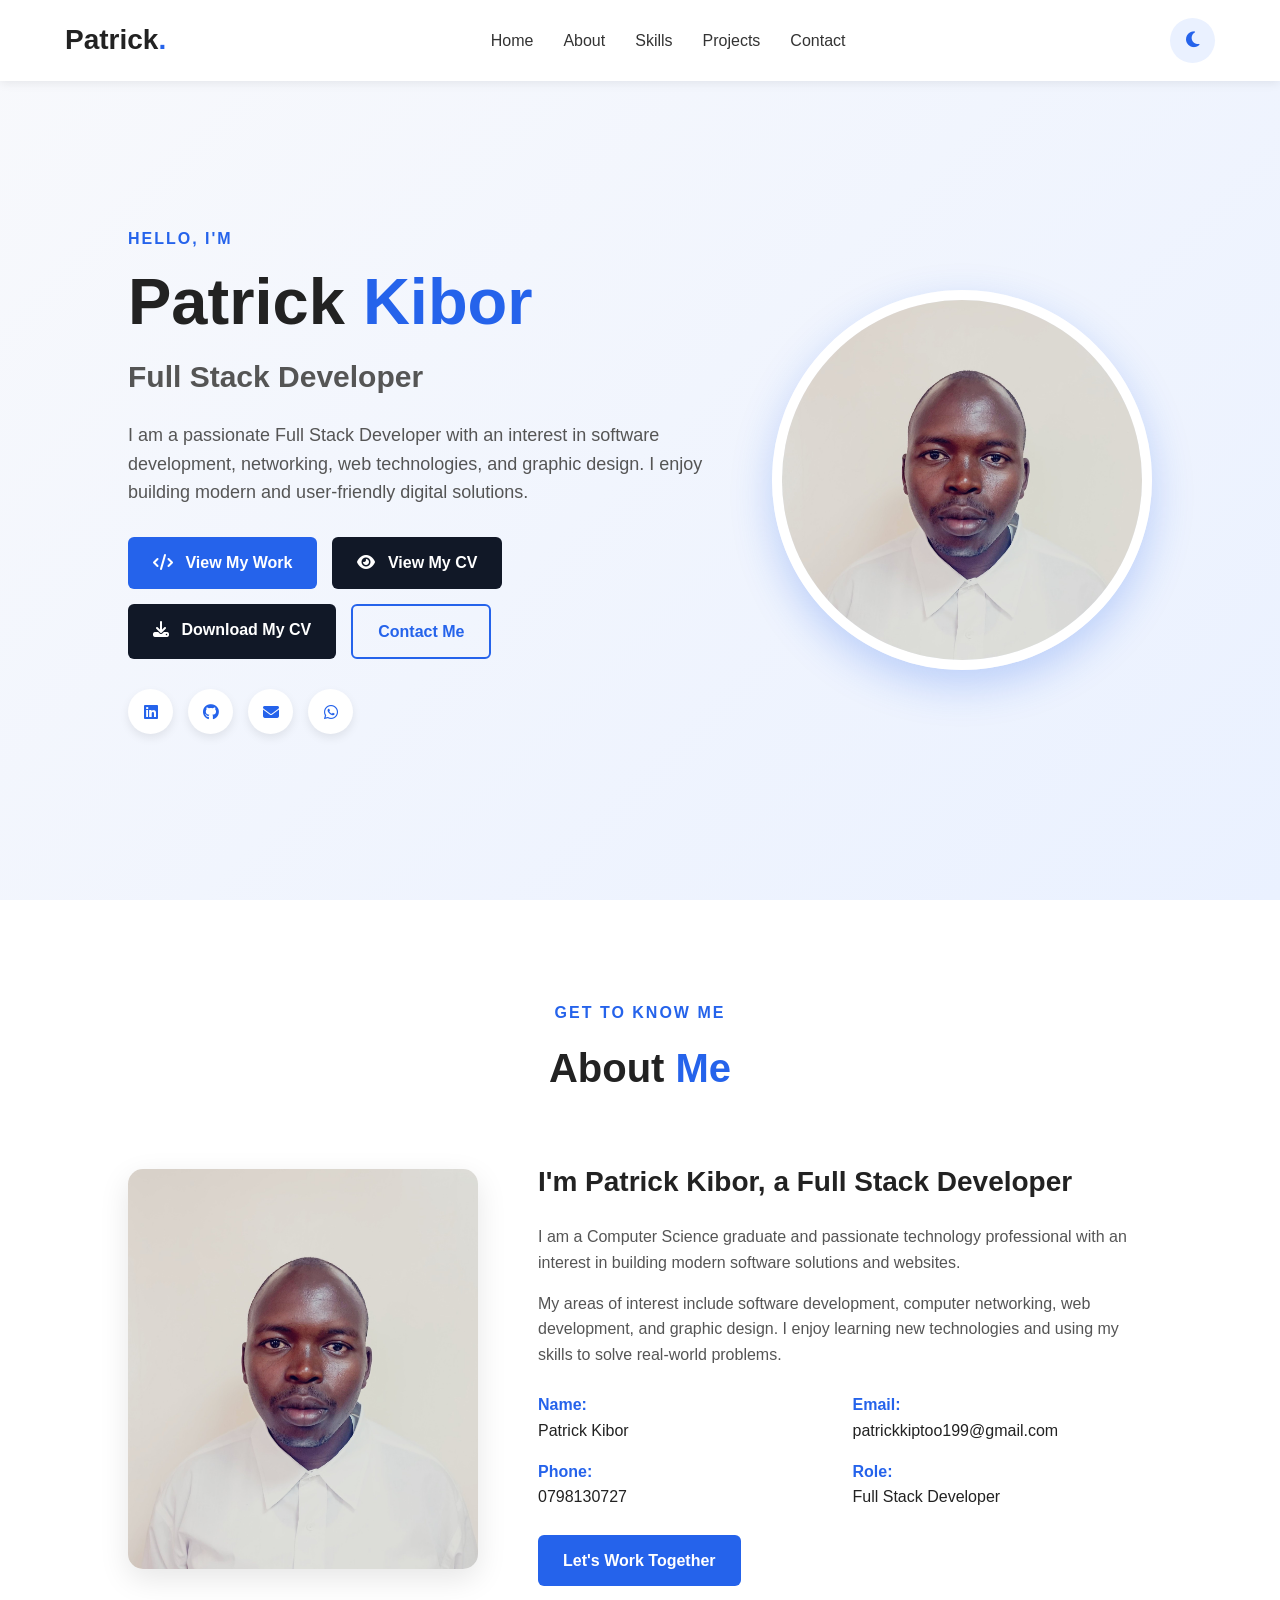
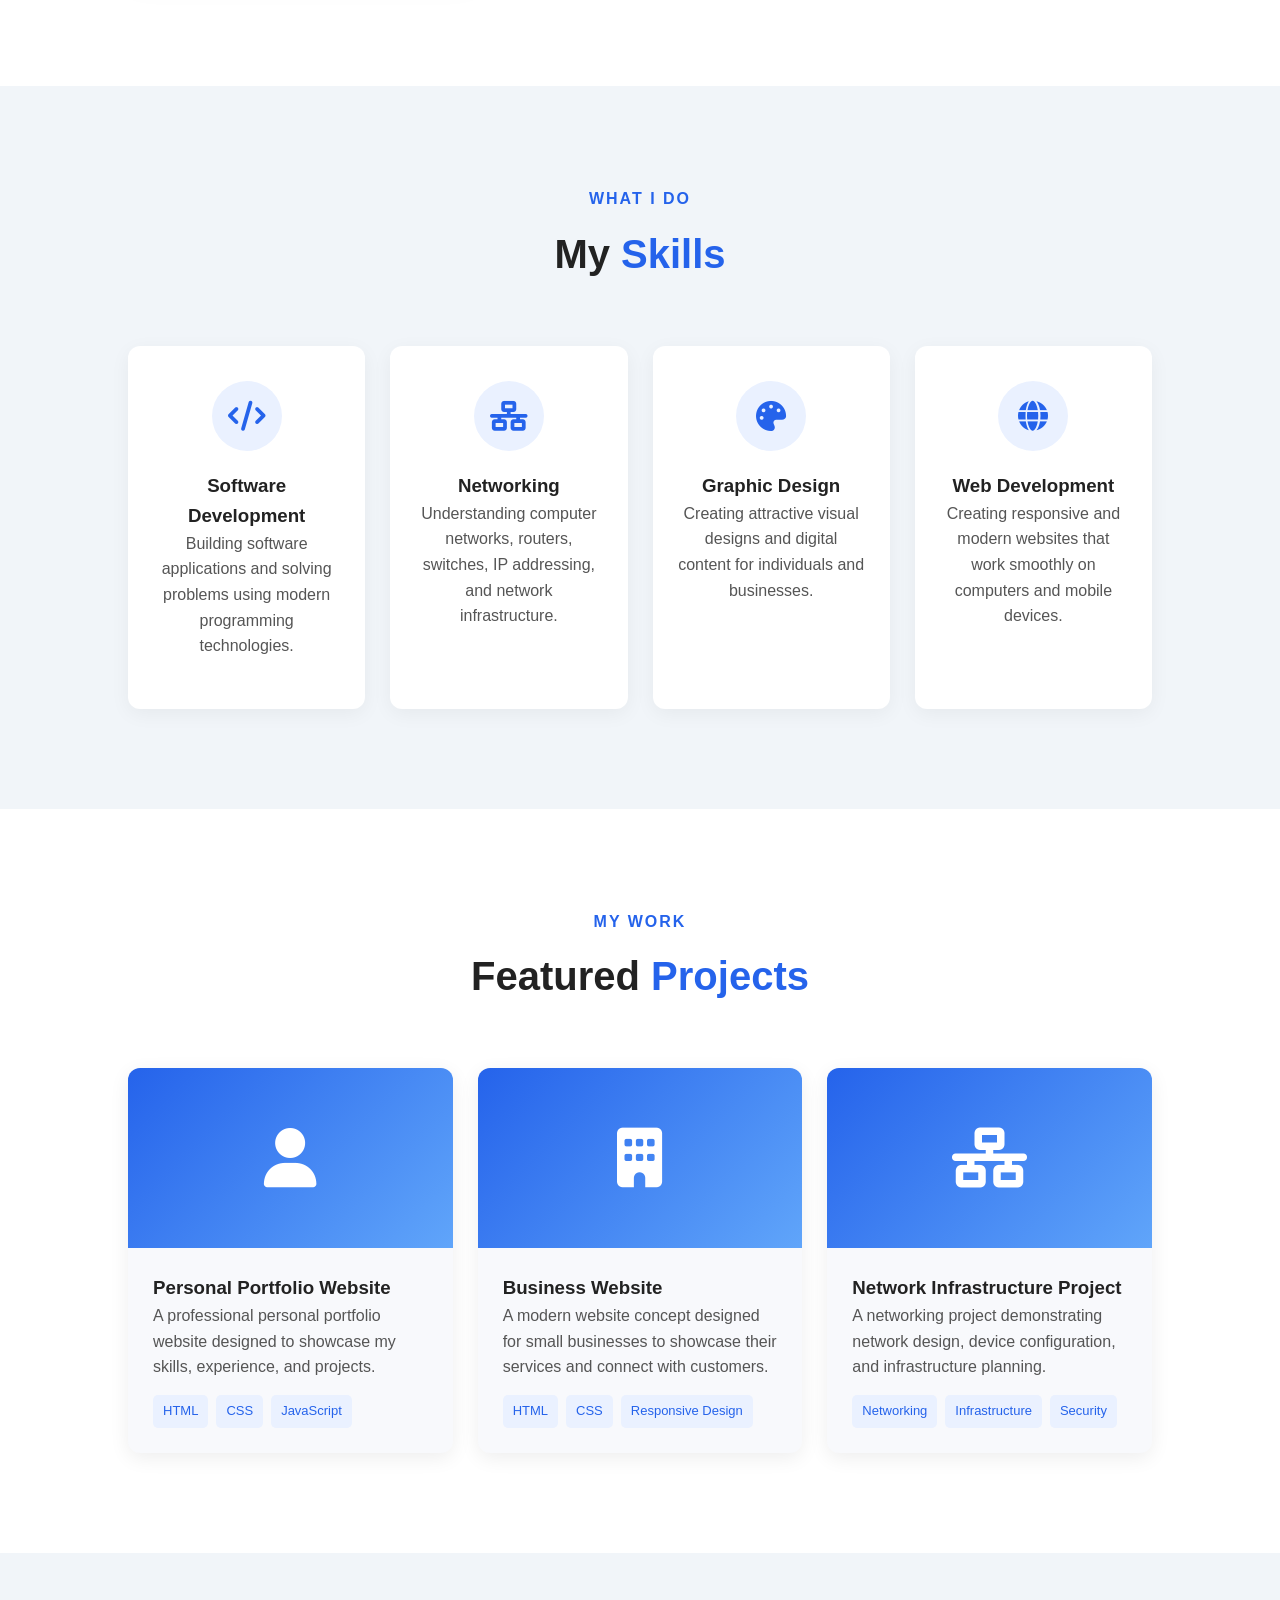
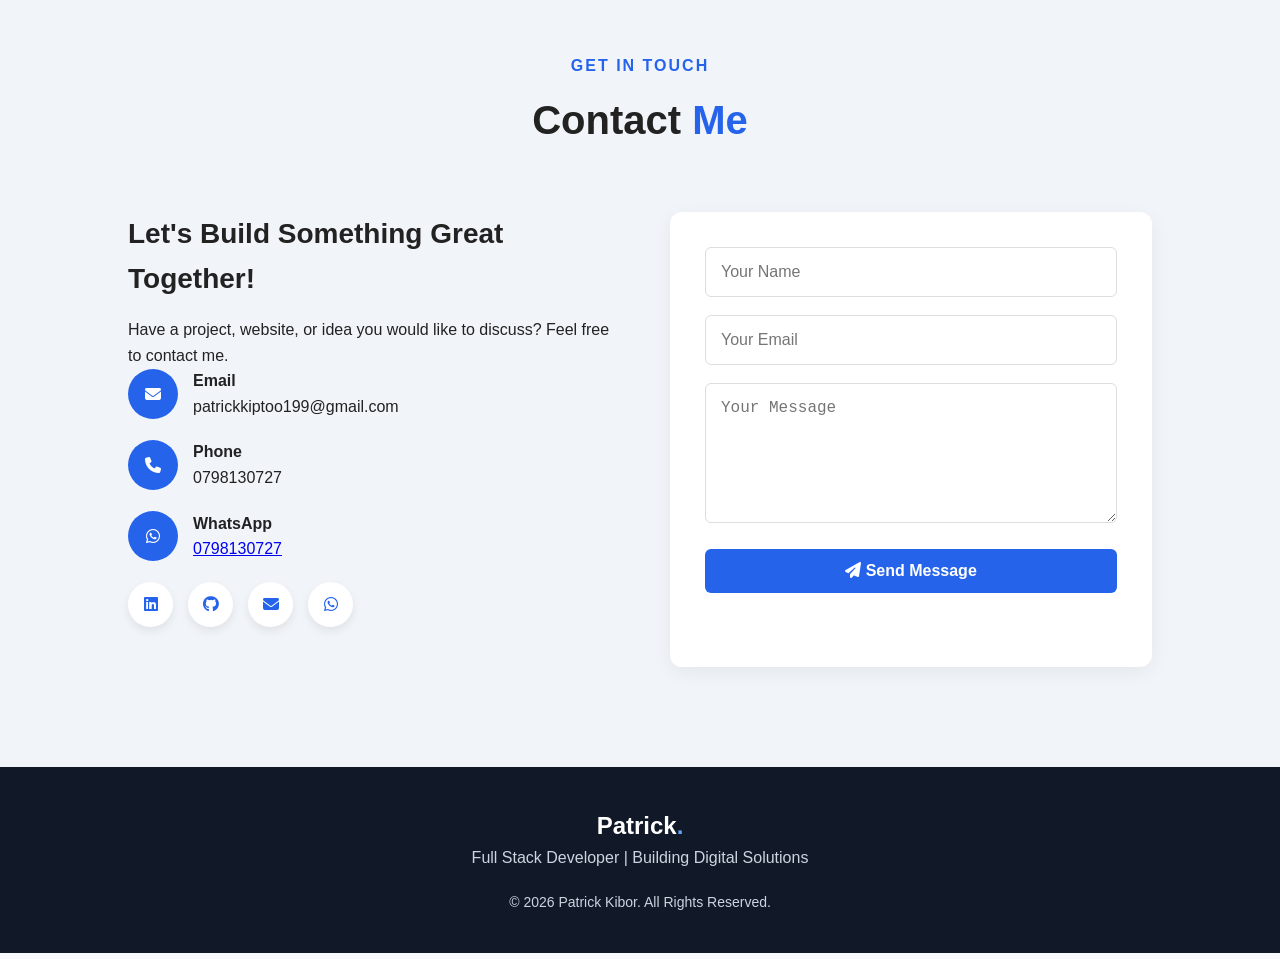
==== index.html @ 0b05a5d4 "first version of my portfolio site" ====
<!doctype html>
<html lang="en">
  <head>
    <meta charset="UTF-8" />
    <meta name="viewport" content="width=device-width, initial-scale=1.0" />
    <title>Patrick Kibor | Full Stack Developer</title>
    <link rel="stylesheet" href="style.css" />
    <link
      rel="stylesheet"
      href="https://cdnjs.cloudflare.com/ajax/libs/font-awesome/6.5.1/css/all.min.css"
    />
  </head>
  <body>
    <header>
      <nav class="navbar">
        <div class="logo">Patrick<span>.</span></div>
        <ul class="nav-links" id="navLinks">
          <li><a href="#home">Home</a></li>
          <li><a href="#about">About</a></li>
          <li><a href="#skills">Skills</a></li>
          <li><a href="#projects">Projects</a></li>
          <li><a href="#contact">Contact</a></li>
        </ul>

        <div class="nav-buttons">
          <button
            id="darkModeBtn"
            class="dark-mode-btn"
            aria-label="Toggle Dark Mode"
          >
            <i class="fa-solid fa-moon"></i>
          </button>

          <div class="menu-btn" id="menuBtn">
            <i class="fa-solid fa-bars"></i>
          </div>

        </div>

      </nav>
    </header>

    <section class="hero" id="home">
      <div class="hero-content">
        <p class="welcome">HELLO, I'M</p>
        <h1>Patrick <span>Kibor</span></h1>
        <h2>Full Stack Developer</h2>
        
        <p class="hero-description">
          I am a passionate Full Stack Developer with an interest in software
          development, networking, web technologies, and graphic design. I enjoy
          building modern and user-friendly digital solutions.
        </p>

        <div class="hero-buttons">
          <a href="#projects" class="btn primary-btn"
            ><i class="fa-solid fa-code"></i> View My Work</a
          ><a
            href="assets/Patrick-Kibor-CV.pdf"
            class="btn cv-btn"
            target="_blank"
            rel="noopener"
            ><i class="fa-solid fa-eye"></i> View My CV</a
          ><a href="assets/Patrick-Kibor-CV.pdf" class="btn cv-btn" download
            ><i class="fa-solid fa-download"></i> Download My CV</a
          ><a href="#contact" class="btn secondary-btn">Contact Me</a>
        </div>

        <div class="social-icons">
          <a href="#"><i class="fa-brands fa-linkedin"></i></a
          ><a href="#"><i class="fa-brands fa-github"></i></a
          ><a href="mailto:patrickkiptoo199@gmail.com"
            ><i class="fa-solid fa-envelope"></i></a
          ><a
            href="https://wa.me/254798130727"
            target="_blank"
            rel="noopener"
            title="WhatsApp"
            ><i class="fa-brands fa-whatsapp"></i
          ></a>
        </div>

      </div>
      <div class="hero-image">
        <div class="image-container">
          <img src="images/patrick.jpg" alt="Patrick Kibor" />
        </div>
      </div>
    </section>


    <section class="about section reveal" id="about">
      <div class="section-title">
        <p>GET TO KNOW ME</p>
        <h2>About <span>Me</span></h2>
      </div>
      <div class="about-container">
        <div class="about-image">
          <img src="images/patrick.jpg" alt="Patrick Kibor" />
        </div>
        <div class="about-content">
          <h3>I'm Patrick Kibor, a Full Stack Developer</h3>
          <p>
            I am a Computer Science graduate and passionate technology
            professional with an interest in building modern software solutions
            and websites.
          </p>
          <p>
            My areas of interest include software development, computer
            networking, web development, and graphic design. I enjoy learning
            new technologies and using my skills to solve real-world problems.
          </p>
          <div class="personal-info">
            <div><strong>Name:</strong><span>Patrick Kibor</span></div>
            <div>
              <strong>Email:</strong><span>patrickkiptoo199@gmail.com</span>
            </div>
            <div><strong>Phone:</strong><span>0798130727</span></div>
            <div><strong>Role:</strong><span>Full Stack Developer</span></div>
          </div>
          <a href="#contact" class="btn primary-btn">Let's Work Together</a>
        </div>
      </div>
    </section>


    <section class="skills section reveal" id="skills">
      <div class="section-title">
        <p>WHAT I DO</p>
        <h2>My <span>Skills</span></h2>
      </div>
      <div class="skills-container">
        <div class="skill-card reveal">
          <div class="skill-icon"><i class="fa-solid fa-code"></i></div>
          <h3>Software Development</h3>
          <p>
            Building software applications and solving problems using modern
            programming technologies.
          </p>
        </div>
        <div class="skill-card reveal">
          <div class="skill-icon">
            <i class="fa-solid fa-network-wired"></i>
          </div>
          <h3>Networking</h3>
          <p>
            Understanding computer networks, routers, switches, IP addressing,
            and network infrastructure.
          </p>
        </div>
        <div class="skill-card reveal">
          <div class="skill-icon"><i class="fa-solid fa-palette"></i></div>
          <h3>Graphic Design</h3>
          <p>
            Creating attractive visual designs and digital content for
            individuals and businesses.
          </p>
        </div>
        <div class="skill-card reveal">
          <div class="skill-icon"><i class="fa-solid fa-globe"></i></div>
          <h3>Web Development</h3>
          <p>
            Creating responsive and modern websites that work smoothly on
            computers and mobile devices.
          </p>
        </div>
      </div>
    </section>


    <section class="projects section reveal" id="projects">
      <div class="section-title">
        <p>MY WORK</p>
        <h2>Featured <span>Projects</span></h2>
      </div>
      <div class="projects-container">
        <div class="project-card reveal">
          <div class="project-image"><i class="fa-solid fa-user"></i></div>
          <div class="project-content">
            <h3>Personal Portfolio Website</h3>
            <p>
              A professional personal portfolio website designed to showcase my
              skills, experience, and projects.
            </p>
            <div class="project-tags">
              <span>HTML</span><span>CSS</span><span>JavaScript</span>
            </div>
          </div>
        </div>
        <div class="project-card reveal">
          <div class="project-image"><i class="fa-solid fa-building"></i></div>
          <div class="project-content">
            <h3>Business Website</h3>
            <p>
              A modern website concept designed for small businesses to showcase
              their services and connect with customers.
            </p>
            <div class="project-tags">
              <span>HTML</span><span>CSS</span><span>Responsive Design</span>
            </div>
          </div>
        </div>
        <div class="project-card reveal">
          <div class="project-image">
            <i class="fa-solid fa-network-wired"></i>
          </div>
          <div class="project-content">
            <h3>Network Infrastructure Project</h3>
            <p>
              A networking project demonstrating network design, device
              configuration, and infrastructure planning.
            </p>
            <div class="project-tags">
              <span>Networking</span><span>Infrastructure</span
              ><span>Security</span>
            </div>
          </div>
        </div>
      </div>
    </section>

    <section class="contact section reveal" id="contact">
      <div class="section-title">
        <p>GET IN TOUCH</p>
        <h2>Contact <span>Me</span></h2>
      </div>
      <div class="contact-container">
        <div class="contact-info">
          <h3>Let's Build Something Great Together!</h3>
          <p>
            Have a project, website, or idea you would like to discuss? Feel
            free to contact me.
          </p>
          <div class="contact-item">
            <i class="fa-solid fa-envelope"></i>
            <div>
              <h4>Email</h4>
              <p>patrickkiptoo199@gmail.com</p>
            </div>
          </div>
          <div class="contact-item">
            <i class="fa-solid fa-phone"></i>
            <div>
              <h4>Phone</h4>
              <p>0798130727</p>
            </div>
          </div>
          <div class="contact-item">
            <i class="fa-brands fa-whatsapp"></i>
            <div>
              <h4>WhatsApp</h4>
              <p>
                <a
                  href="https://wa.me/254798130727"
                  target="_blank"
                  rel="noopener"
                  >0798130727</a
                >
              </p>
            </div>
          </div>
          <div class="social-icons contact-social">
            <a href="#"><i class="fa-brands fa-linkedin"></i></a
            ><a href="#"><i class="fa-brands fa-github"></i></a
            ><a href="mailto:patrickkiptoo199@gmail.com"
              ><i class="fa-solid fa-envelope"></i></a
            ><a
              href="https://wa.me/254798130727"
              target="_blank"
              rel="noopener"
              title="WhatsApp"
              ><i class="fa-brands fa-whatsapp"></i
            ></a>
          </div>
        </div>

        <form class="contact-form" id="contactForm">
          <input type="hidden" name="_captcha" value="false" /><input
            type="hidden"
            name="_subject"
            value="New Message from Patrick Kibor Portfolio!"
          /><input
            type="text"
            name="name"
            placeholder="Your Name"
            required
          /><input
            type="email"
            name="email"
            placeholder="Your Email"
            required
          /><textarea
            name="message"
            rows="6"
            placeholder="Your Message"
            required
          ></textarea
          ><button type="submit" class="btn primary-btn">
            <i class="fa-solid fa-paper-plane"></i> Send Message
          </button>
          <p id="formMessage" class="form-message" aria-live="polite"></p>
        </form>

      </div>
    </section>

    <footer>
      <div class="footer-content">
        <h2>Patrick<span>.</span></h2>
        <p>Full Stack Developer | Building Digital Solutions</p>
        <p class="copyright">
          © <span id="year"></span> Patrick Kibor. All Rights Reserved.
        </p>
      </div>
    </footer>


    <script src="script.js"></script>
  </body>
</html>
---- style.css ----
* {
  margin: 0;
  padding: 0;
  box-sizing: border-box;
}
html {
  scroll-behavior: smooth;
}
body {
  font-family: Arial, sans-serif;
  background: #f8f9fc;
  color: #222;
  line-height: 1.6;
}
body,
header,
.hero,
.about,
.skills,
.projects,
.contact,
.skill-card,
.project-card,
.contact-form,
.nav-links {
  transition:
    background-color 0.4s ease,
    color 0.4s ease;
}
header {
  background: #fff;
  position: fixed;
  width: 100%;
  top: 0;
  z-index: 1000;
  box-shadow: 0 2px 10px rgba(0, 0, 0, 0.08);
}
.navbar {
  max-width: 1200px;
  margin: auto;
  padding: 18px 25px;
  display: flex;
  justify-content: space-between;
  align-items: center;
}
.logo {
  font-size: 28px;
  font-weight: bold;
}
.logo span,
.section-title p,
.welcome {
  color: #2563eb;
}
.nav-links {
  display: flex;
  list-style: none;
  gap: 30px;
}
.nav-links a {
  text-decoration: none;
  color: #333;
  font-weight: 500;
}
.nav-links a:hover {
  color: #2563eb;
}
.nav-buttons {
  display: flex;
  align-items: center;
  gap: 15px;
}
.dark-mode-btn {
  width: 45px;
  height: 45px;
  border: 0;
  border-radius: 50%;
  background: #eaf1ff;
  color: #2563eb;
  font-size: 18px;
  cursor: pointer;
}
.menu-btn {
  display: none;
  font-size: 24px;
  cursor: pointer;
}
.hero {
  min-height: 100vh;
  padding: 140px 10% 80px;
  display: flex;
  align-items: center;
  justify-content: space-between;
  gap: 60px;
  background: linear-gradient(135deg, #f8f9fc, #eaf1ff);
}
.hero-content {
  max-width: 600px;
}
.welcome {
  font-weight: bold;
  letter-spacing: 2px;
  margin-bottom: 15px;
}
.hero h1 {
  font-size: 65px;
  line-height: 1.1;
  margin-bottom: 15px;
}
.hero h1 span,
.section-title h2 span {
  color: #2563eb;
}
.hero h2 {
  font-size: 30px;
  color: #555;
  margin-bottom: 20px;
}
.hero-description {
  font-size: 18px;
  color: #555;
  margin-bottom: 30px;
}
.hero-buttons {
  display: flex;
  gap: 15px;
  margin-bottom: 30px;
  flex-wrap: wrap;
}
.btn {
  display: inline-block;
  padding: 13px 25px;
  text-decoration: none;
  border-radius: 6px;
  font-weight: bold;
  cursor: pointer;
  border: none;
}
.primary-btn {
  background: #2563eb;
  color: #fff;
}
.primary-btn:hover,
.cv-btn:hover {
  transform: translateY(-3px);
}
.secondary-btn {
  border: 2px solid #2563eb;
  color: #2563eb;
}
.secondary-btn:hover {
  background: #2563eb;
  color: #fff;
}
.cv-btn {
  background: #111827;
  color: #fff;
}
.hero-buttons i {
  margin-right: 8px;
}
.social-icons {
  display: flex;
  gap: 15px;
}
.social-icons a {
  width: 45px;
  height: 45px;
  display: flex;
  align-items: center;
  justify-content: center;
  border-radius: 50%;
  background: #fff;
  color: #2563eb;
  text-decoration: none;
  box-shadow: 0 4px 10px rgba(0, 0, 0, 0.08);
}
.image-container {
  width: 380px;
  height: 380px;
  border-radius: 50%;
  overflow: hidden;
  border: 10px solid #fff;
  box-shadow: 0 15px 40px rgba(37, 99, 235, 0.25);
}
.image-container img {
  width: 100%;
  height: 100%;
  object-fit: cover;
}
.section {
  padding: 100px 10%;
}
.section-title {
  text-align: center;
  margin-bottom: 60px;
}
.section-title p {
  font-weight: bold;
  letter-spacing: 2px;
  margin-bottom: 10px;
}
.section-title h2 {
  font-size: 40px;
}
.about {
  background: #fff;
}
.about-container {
  max-width: 1100px;
  margin: auto;
  display: flex;
  align-items: center;
  gap: 60px;
}
.about-image img {
  width: 350px;
  height: 400px;
  object-fit: cover;
  border-radius: 15px;
  box-shadow: 0 10px 30px rgba(0, 0, 0, 0.1);
}
.about-content h3 {
  font-size: 28px;
  margin-bottom: 20px;
}
.about-content p,
.skill-card p,
.project-content p {
  color: #555;
  margin-bottom: 15px;
}
.personal-info {
  display: grid;
  grid-template-columns: repeat(2, 1fr);
  gap: 15px;
  margin: 25px 0;
}
.personal-info div {
  display: flex;
  flex-direction: column;
}
.personal-info strong {
  color: #2563eb;
}
.skills,
.contact {
  background: #f1f5f9;
}
.skills-container {
  max-width: 1200px;
  margin: auto;
  display: grid;
  grid-template-columns: repeat(4, 1fr);
  gap: 25px;
}
.skill-card {
  background: #fff;
  padding: 35px 25px;
  text-align: center;
  border-radius: 12px;
  box-shadow: 0 5px 20px rgba(0, 0, 0, 0.05);
}
.skill-card:hover,
.project-card:hover {
  transform: translateY(-8px);
}
.skill-icon {
  width: 70px;
  height: 70px;
  margin: auto auto 20px;
  display: flex;
  align-items: center;
  justify-content: center;
  border-radius: 50%;
  background: #eaf1ff;
  color: #2563eb;
  font-size: 30px;
}
.projects {
  background: #fff;
}
.projects-container {
  max-width: 1200px;
  margin: auto;
  display: grid;
  grid-template-columns: repeat(3, 1fr);
  gap: 25px;
}
.project-card {
  background: #f8f9fc;
  border-radius: 12px;
  overflow: hidden;
  box-shadow: 0 5px 20px rgba(0, 0, 0, 0.07);
}
.project-image {
  height: 180px;
  background: linear-gradient(135deg, #2563eb, #60a5fa);
  display: flex;
  align-items: center;
  justify-content: center;
  color: #fff;
  font-size: 60px;
}
.project-content {
  padding: 25px;
}
.project-tags {
  display: flex;
  flex-wrap: wrap;
  gap: 8px;
}
.project-tags span {
  background: #eaf1ff;
  color: #2563eb;
  padding: 6px 10px;
  border-radius: 5px;
  font-size: 13px;
}
.contact-container {
  max-width: 1100px;
  margin: auto;
  display: grid;
  grid-template-columns: 1fr 1fr;
  gap: 60px;
}
.contact-info h3 {
  font-size: 28px;
  margin-bottom: 15px;
}
.contact-item {
  display: flex;
  align-items: center;
  gap: 15px;
  margin-bottom: 20px;
}
.contact-item i {
  width: 50px;
  height: 50px;
  display: flex;
  align-items: center;
  justify-content: center;
  background: #2563eb;
  color: #fff;
  border-radius: 50%;
}
.contact-form {
  background: #fff;
  padding: 35px;
  border-radius: 12px;
  box-shadow: 0 5px 20px rgba(0, 0, 0, 0.06);
}
.contact-form input,
.contact-form textarea {
  width: 100%;
  padding: 15px;
  margin-bottom: 18px;
  border: 1px solid #ddd;
  border-radius: 6px;
  font-size: 16px;
}
.contact-form button {
  width: 100%;
  font-size: 16px;
}
#formMessage {
  margin-top: 15px;
  text-align: center;
  color: #2563eb;
}
footer {
  background: #111827;
  color: #fff;
  text-align: center;
  padding: 40px 20px;
}
footer h2 span {
  color: #60a5fa;
}
footer p {
  color: #cbd5e1;
}
.copyright {
  margin-top: 20px;
  font-size: 14px;
}
.reveal {
  opacity: 0;
  transform: translateY(50px);
  transition:
    opacity 0.8s ease,
    transform 0.8s ease;
}
.reveal.active {
  opacity: 1;
  transform: translateY(0);
}
body.dark-mode {
  background: #111827;
  color: #f9fafb;
}
body.dark-mode header,
body.dark-mode .nav-links {
  background: #1f2937;
}
body.dark-mode .logo,
body.dark-mode .nav-links a {
  color: #fff;
}
body.dark-mode .hero {
  background: linear-gradient(135deg, #111827, #1e293b);
}
body.dark-mode .hero h2,
body.dark-mode .hero-description,
body.dark-mode .about-content p,
body.dark-mode .skill-card p,
body.dark-mode .project-content p,
body.dark-mode .contact-info p,
body.dark-mode .contact-item p {
  color: #cbd5e1;
}
body.dark-mode .about,
body.dark-mode .projects {
  background: #111827;
}
body.dark-mode .skills,
body.dark-mode .contact {
  background: #1f2937;
}
body.dark-mode .skill-card,
body.dark-mode .contact-form {
  background: #273449;
}
body.dark-mode .project-card {
  background: #1f2937;
}
body.dark-mode .contact-form input,
body.dark-mode .contact-form textarea {
  background: #1f2937;
  color: #fff;
  border-color: #475569;
}
body.dark-mode .dark-mode-btn {
  background: #374151;
  color: #ffffff;
}
body.dark-mode .cv-btn {
  background: #60a5fa;
  color: #111827;
}
@media (max-width: 1000px) {
  .hero,
  .about-container {
    flex-direction: column;
    text-align: center;
  }
  .hero-buttons,
  .social-icons {
    justify-content: center;
  }
  .skills-container {
    grid-template-columns: repeat(2, 1fr);
  }
  .projects-container {
    grid-template-columns: repeat(2, 1fr);
  }
}
@media (max-width: 768px) {
  .nav-links {
    position: absolute;
    top: 70px;
    right: 0;
    width: 100%;
    flex-direction: column;
    align-items: center;
    gap: 20px;
    padding: 30px;
    display: none;
  }
  .nav-links.active {
    display: flex;
  }
  .menu-btn {
    display: block;
  }
  .hero h1 {
    font-size: 45px;
  }
  .image-container {
    width: 280px;
    height: 280px;
  }
  .section {
    padding: 80px 7%;
  }
  .skills-container,
  .projects-container,
  .contact-container,
  .personal-info {
    grid-template-columns: 1fr;
  }
  .about-image img {
    width: 280px;
    height: 330px;
  }
}
@media (max-width: 480px) {
  .hero {
    padding-left: 6%;
    padding-right: 6%;
  }
  .hero h1 {
    font-size: 38px;
  }
  .hero-buttons {
    flex-direction: column;
  }
  .btn {
    width: 100%;
    text-align: center;
  }
}

.form-message {
  margin-top: 15px;
  font-weight: 600;
  min-height: 24px;
  text-align: center;
}
.form-message.success {
  color: #25a55f;
}
.dark-mode .form-message.success {
  color: #7ee2a8;
}
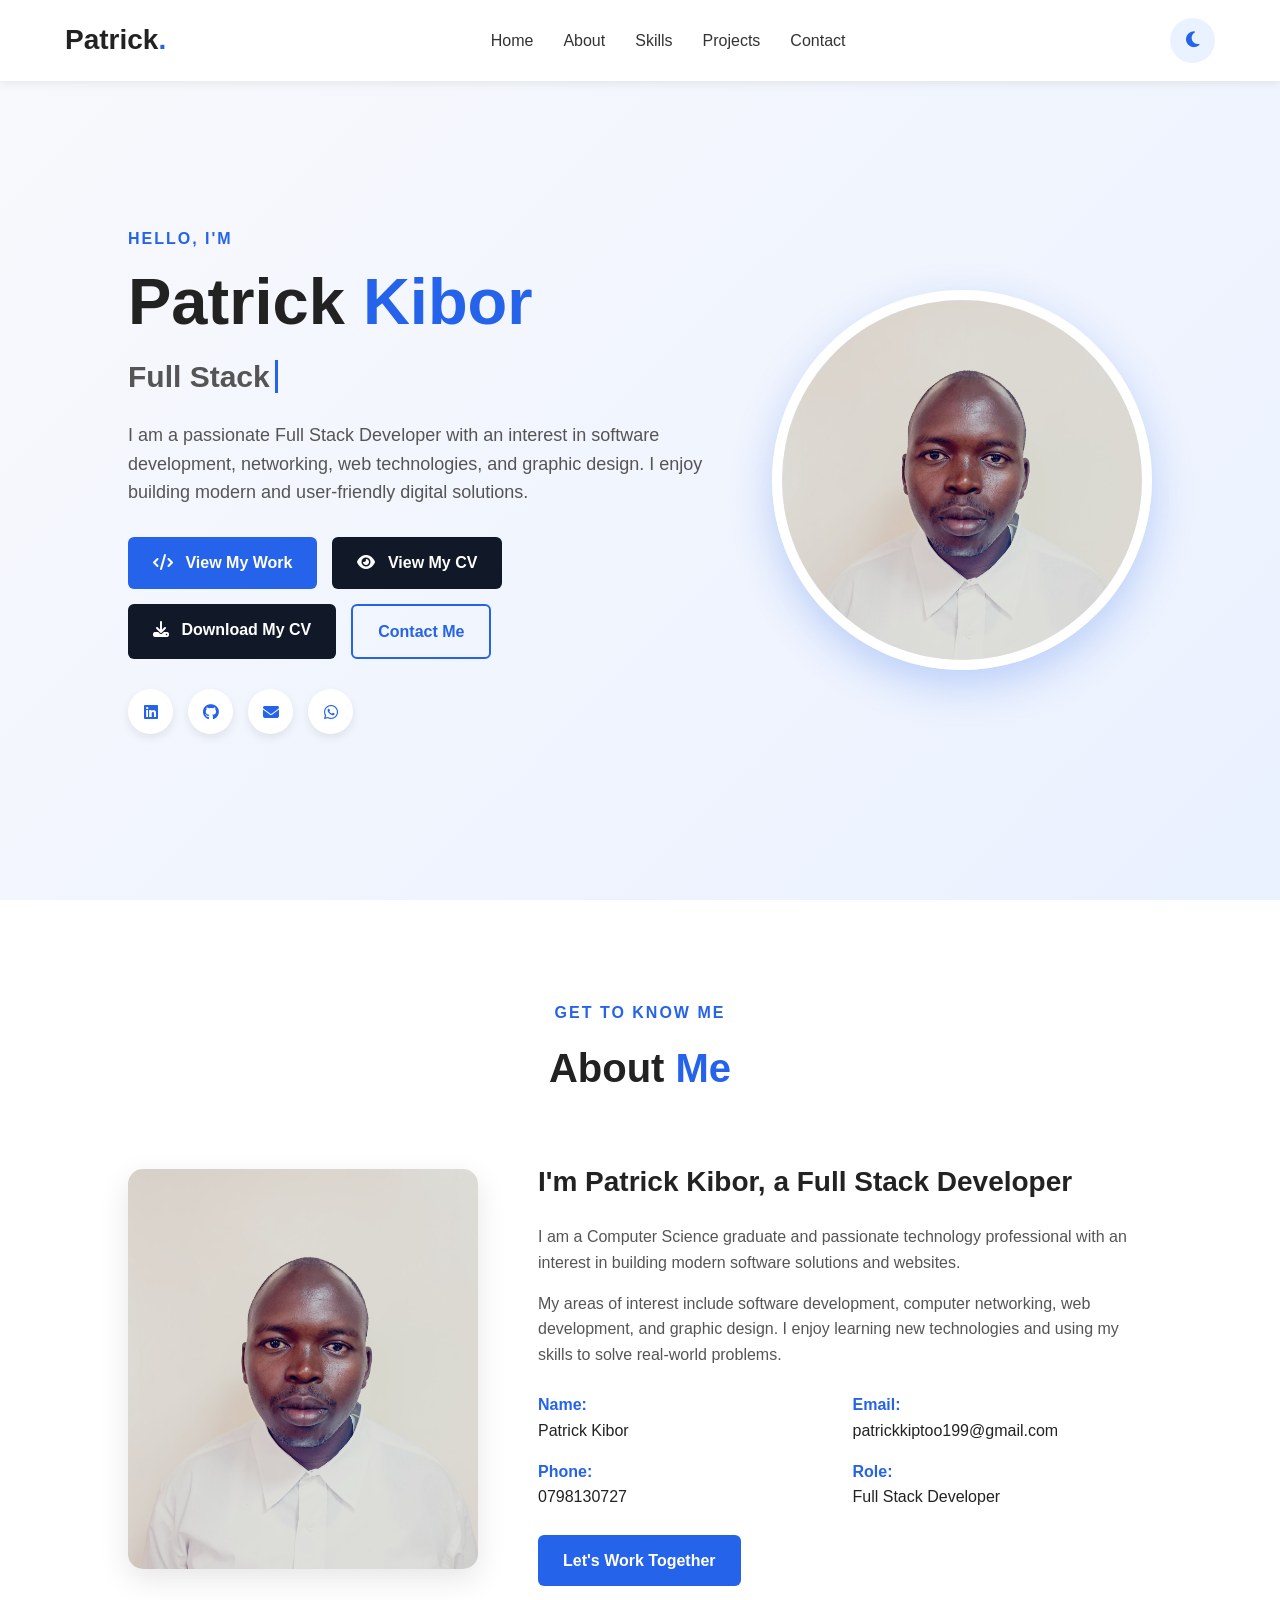
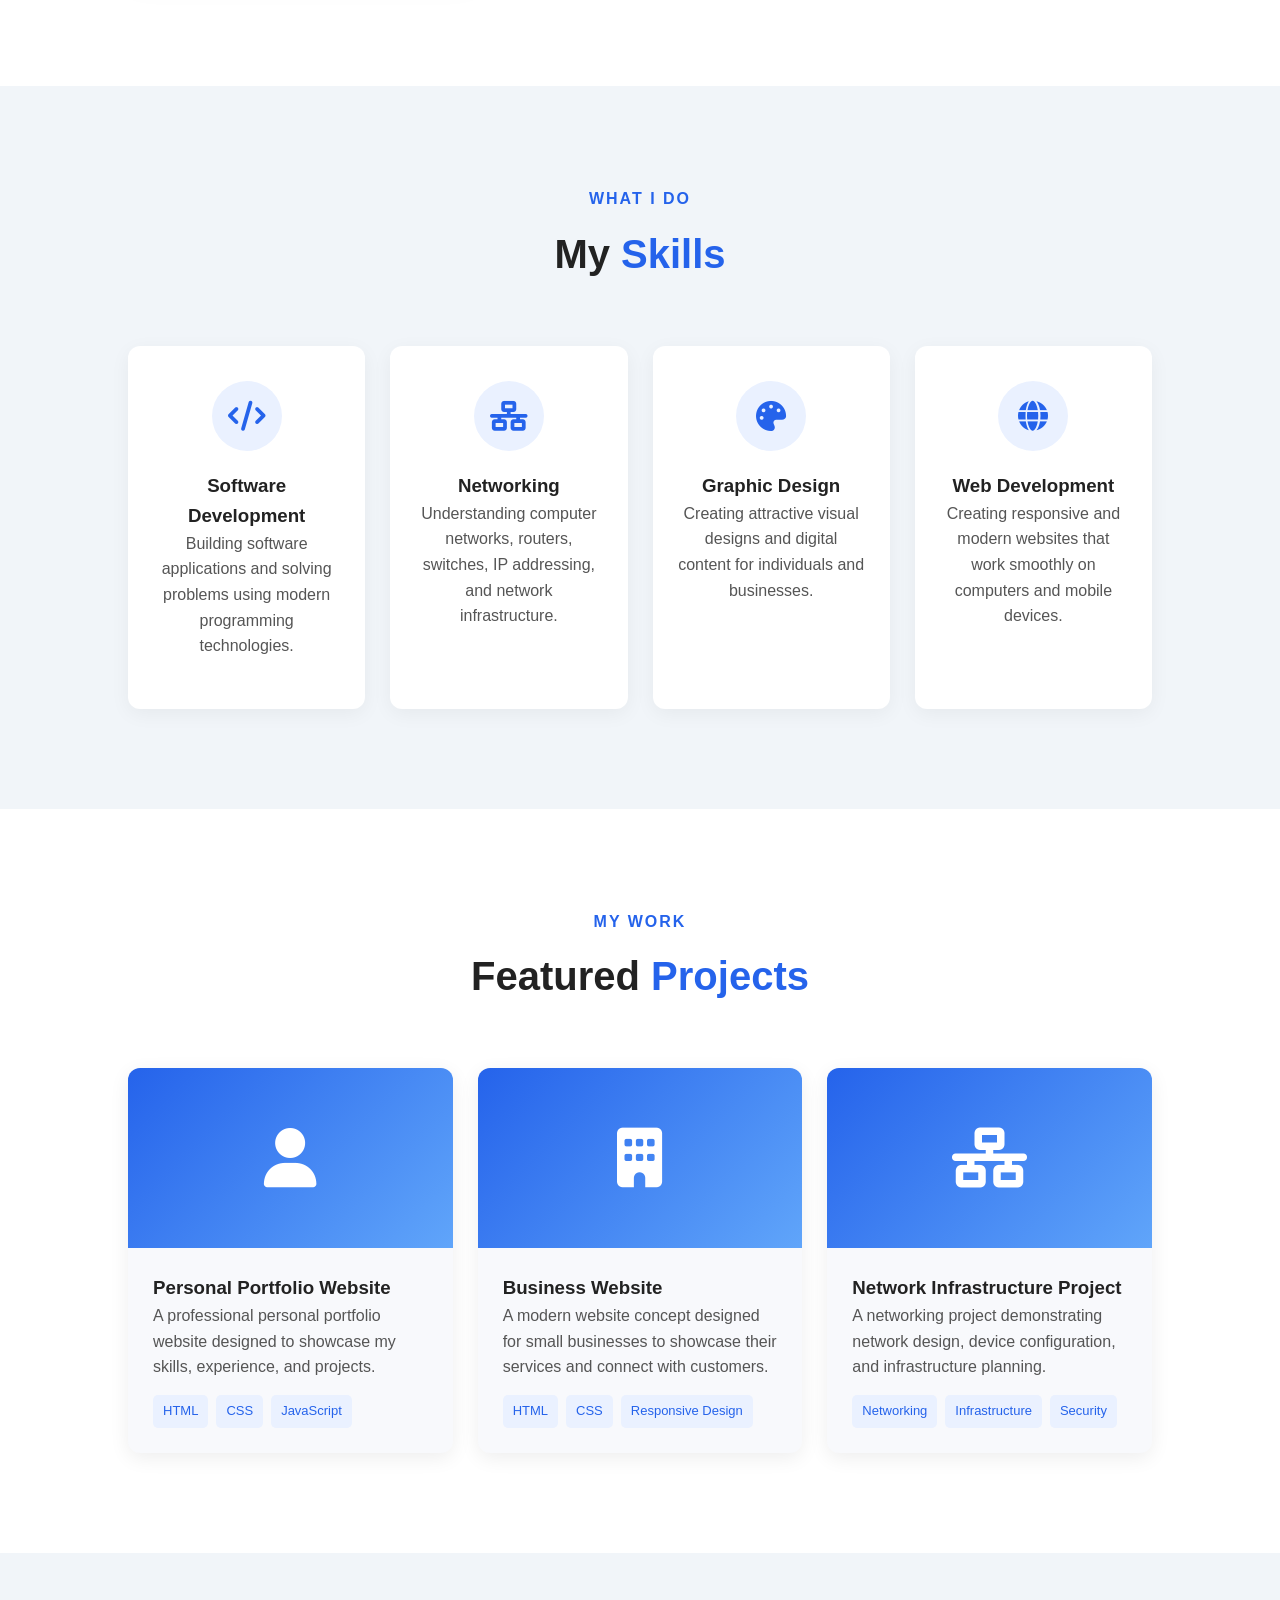
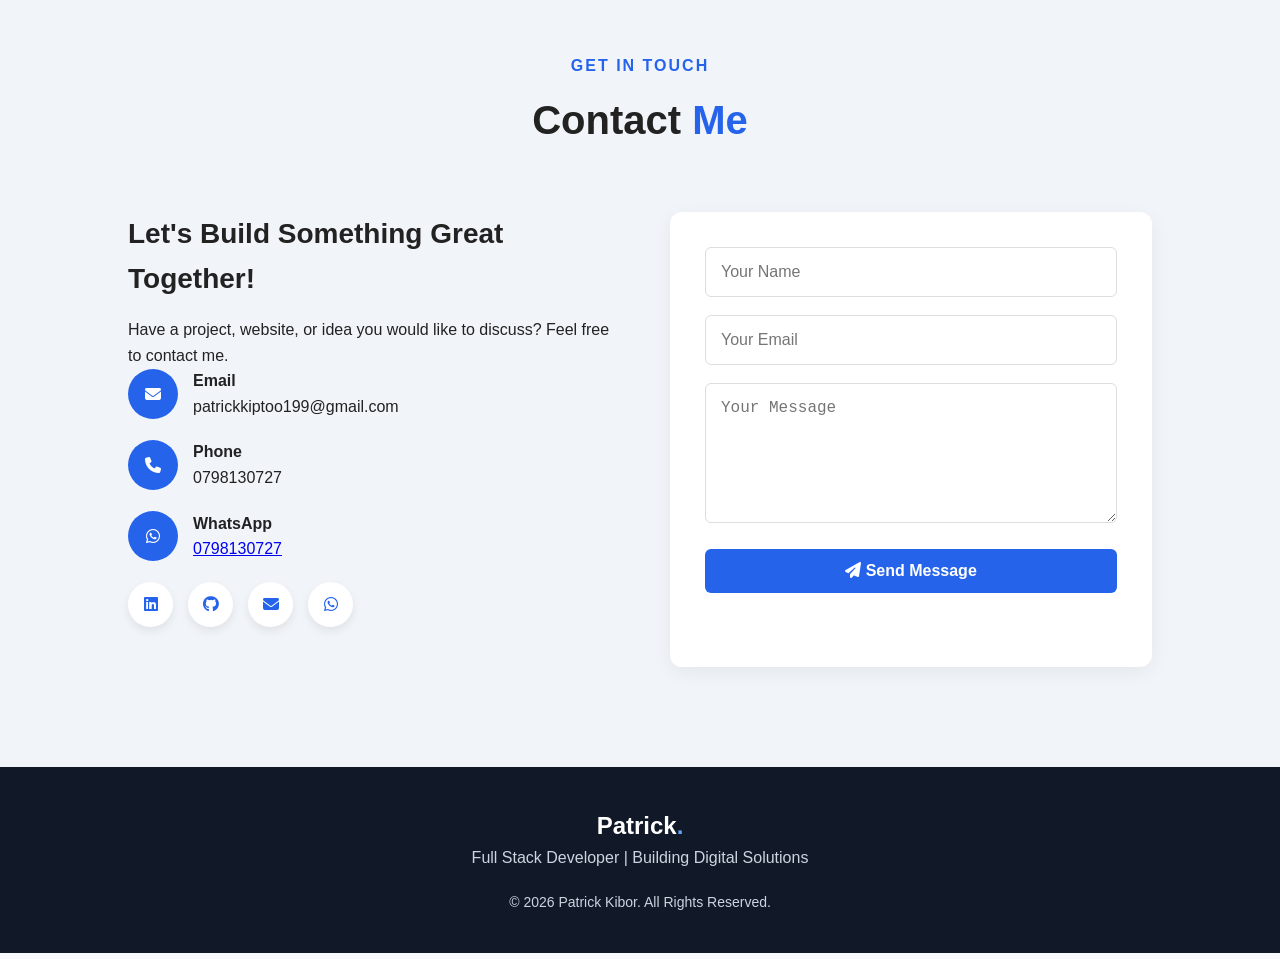
==== commit acc89460: "added typewriting effect on h2 description" ====
--- a/index.html
+++ b/index.html
@@ -44,7 +44,16 @@
       <div class="hero-content">
         <p class="welcome">HELLO, I'M</p>
         <h1>Patrick <span>Kibor</span></h1>
-        <h2>Full Stack Developer</h2>
+        <h2>
+            <a
+                href="#"
+                class="typewrite"
+                data-period="2000"
+                data-type='["Full Stack Developer", "Graphic Designer", "Network Engineer"]'
+            >
+                <span class="wrap"></span>
+            </a>
+        </h2>
         
         <p class="hero-description">
           I am a passionate Full Stack Developer with an interest in software
--- a/style.css
+++ b/style.css
@@ -115,7 +115,54 @@
   font-size: 30px;
   color: #555;
   margin-bottom: 20px;
-}
+  min-height: 45px;
+}
+
+.typewrite {
+  color: #555;
+  text-decoration: none;
+  font-weight: 600;
+}
+
+.typewrite .wrap {
+  border-right: 3px solid #2563eb;
+  padding-right: 5px;
+  animation: blinkCursor 0.7s infinite;
+}
+
+@keyframes blinkCursor {
+  0%,
+  50% {
+    border-color: #2563eb;
+  }
+
+  51%,
+  100% {
+    border-color: transparent;
+  }
+}
+
+/* Dark mode */
+body.dark-mode .typewrite {
+  color: #cbd5e1;
+}
+
+body.dark-mode .typewrite .wrap {
+  border-right-color: #60a5fa;
+}
+
+@keyframes blinkCursorDark {
+  0%,
+  50% {
+    border-color: #60a5fa;
+  }
+
+  51%,
+  100% {
+    border-color: transparent;
+  }
+}
+
 .hero-description {
   font-size: 18px;
   color: #555;
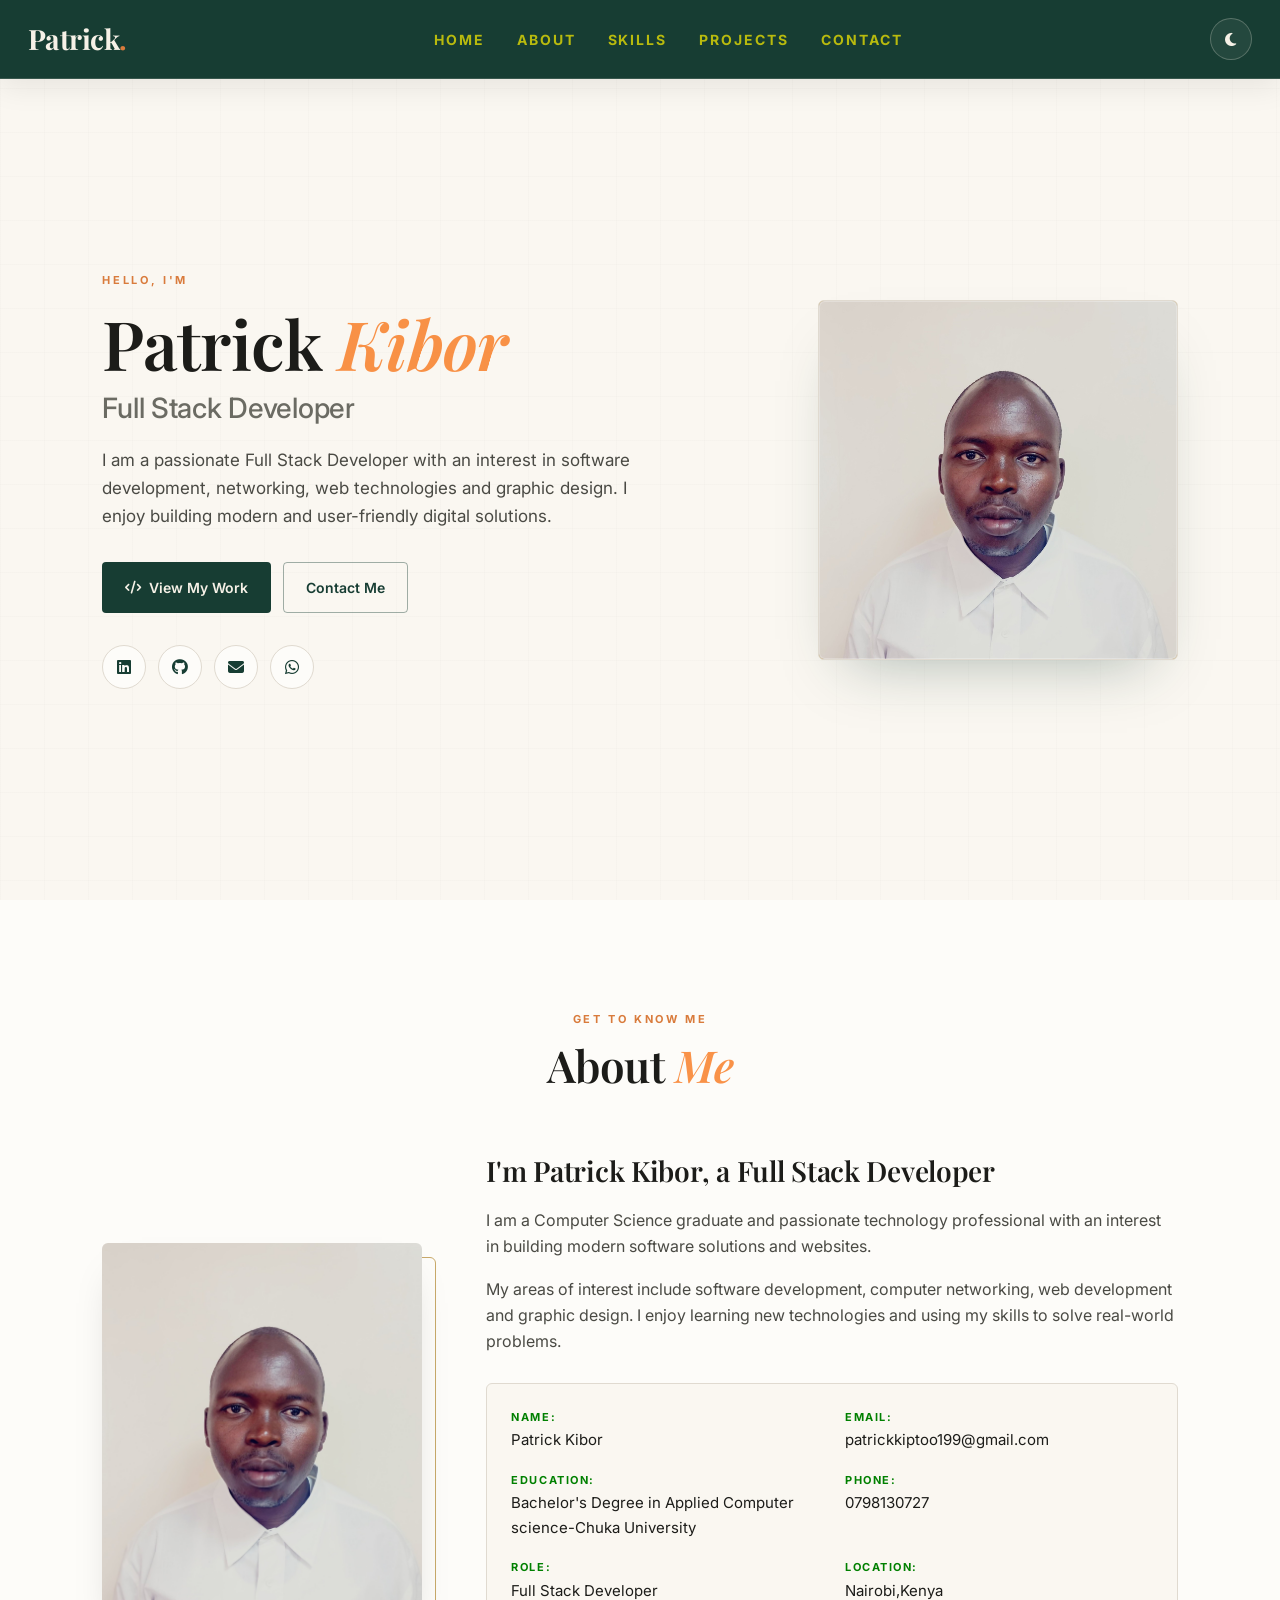
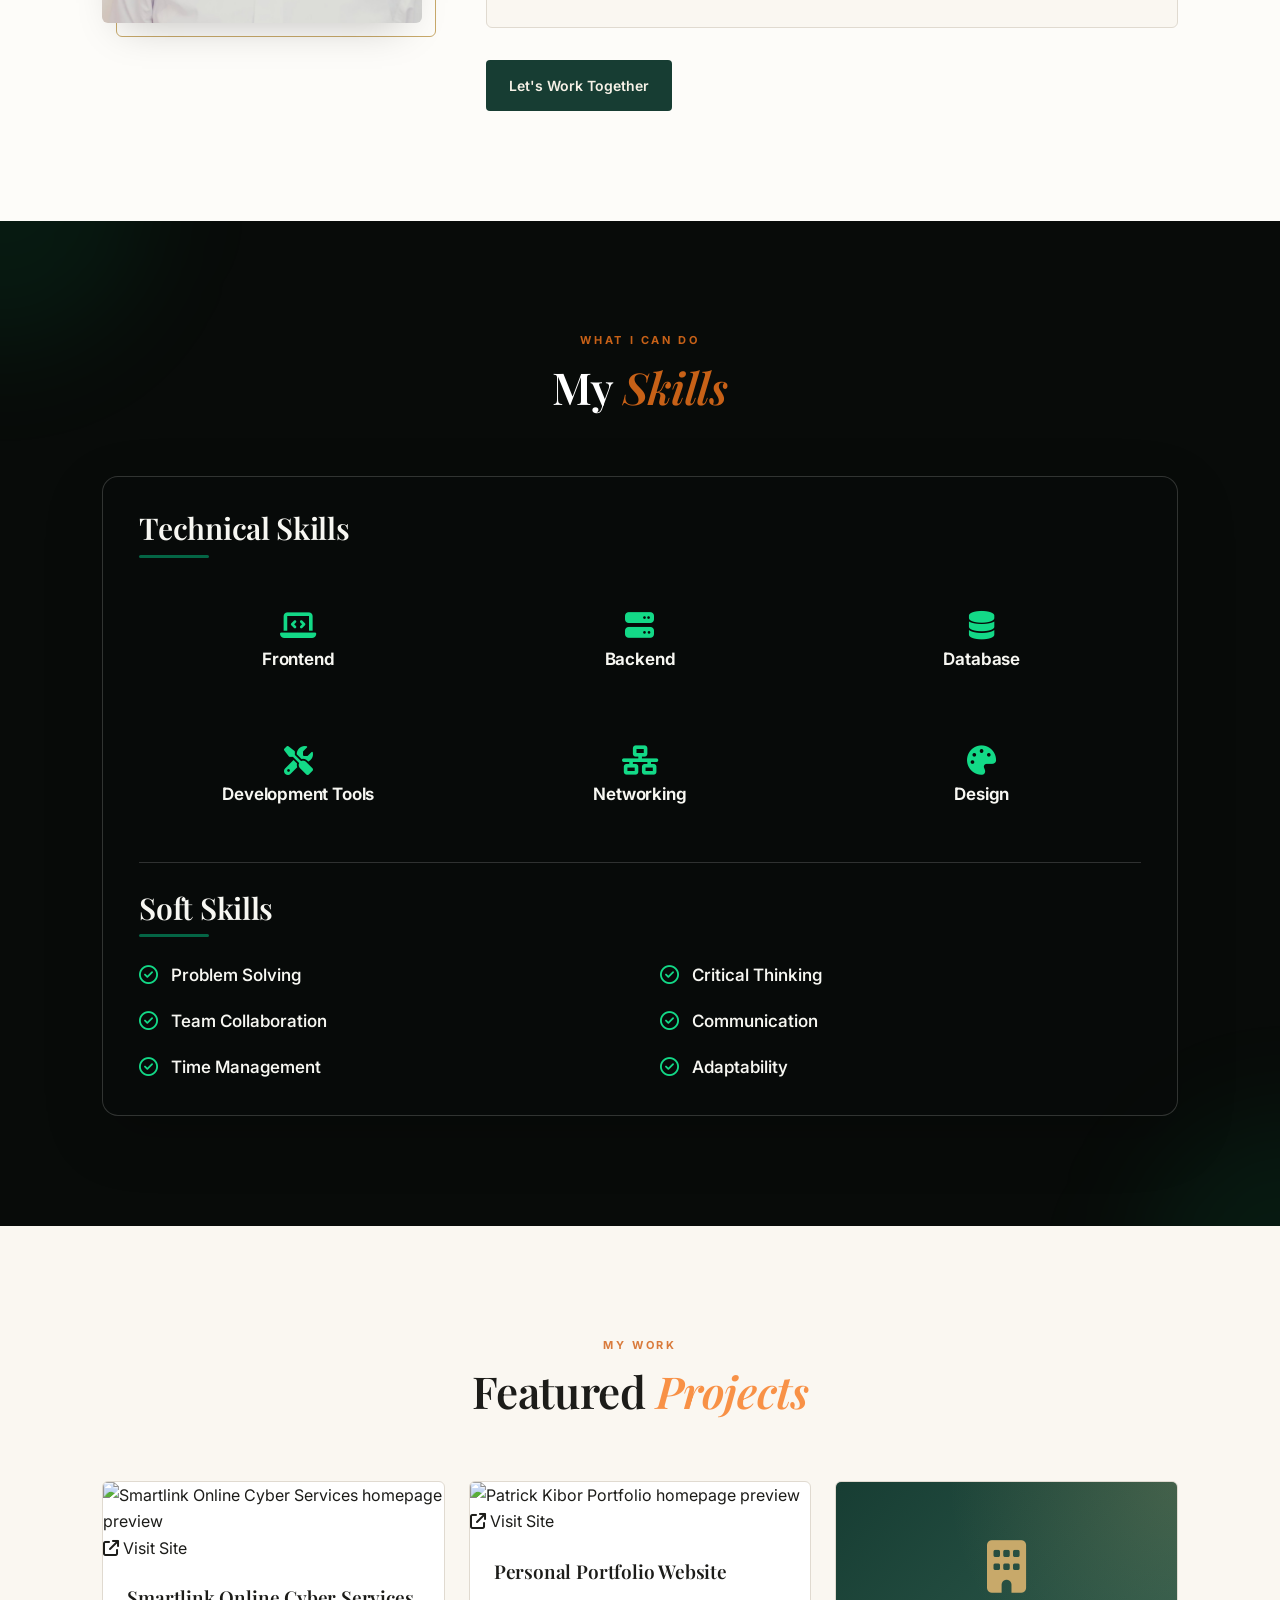
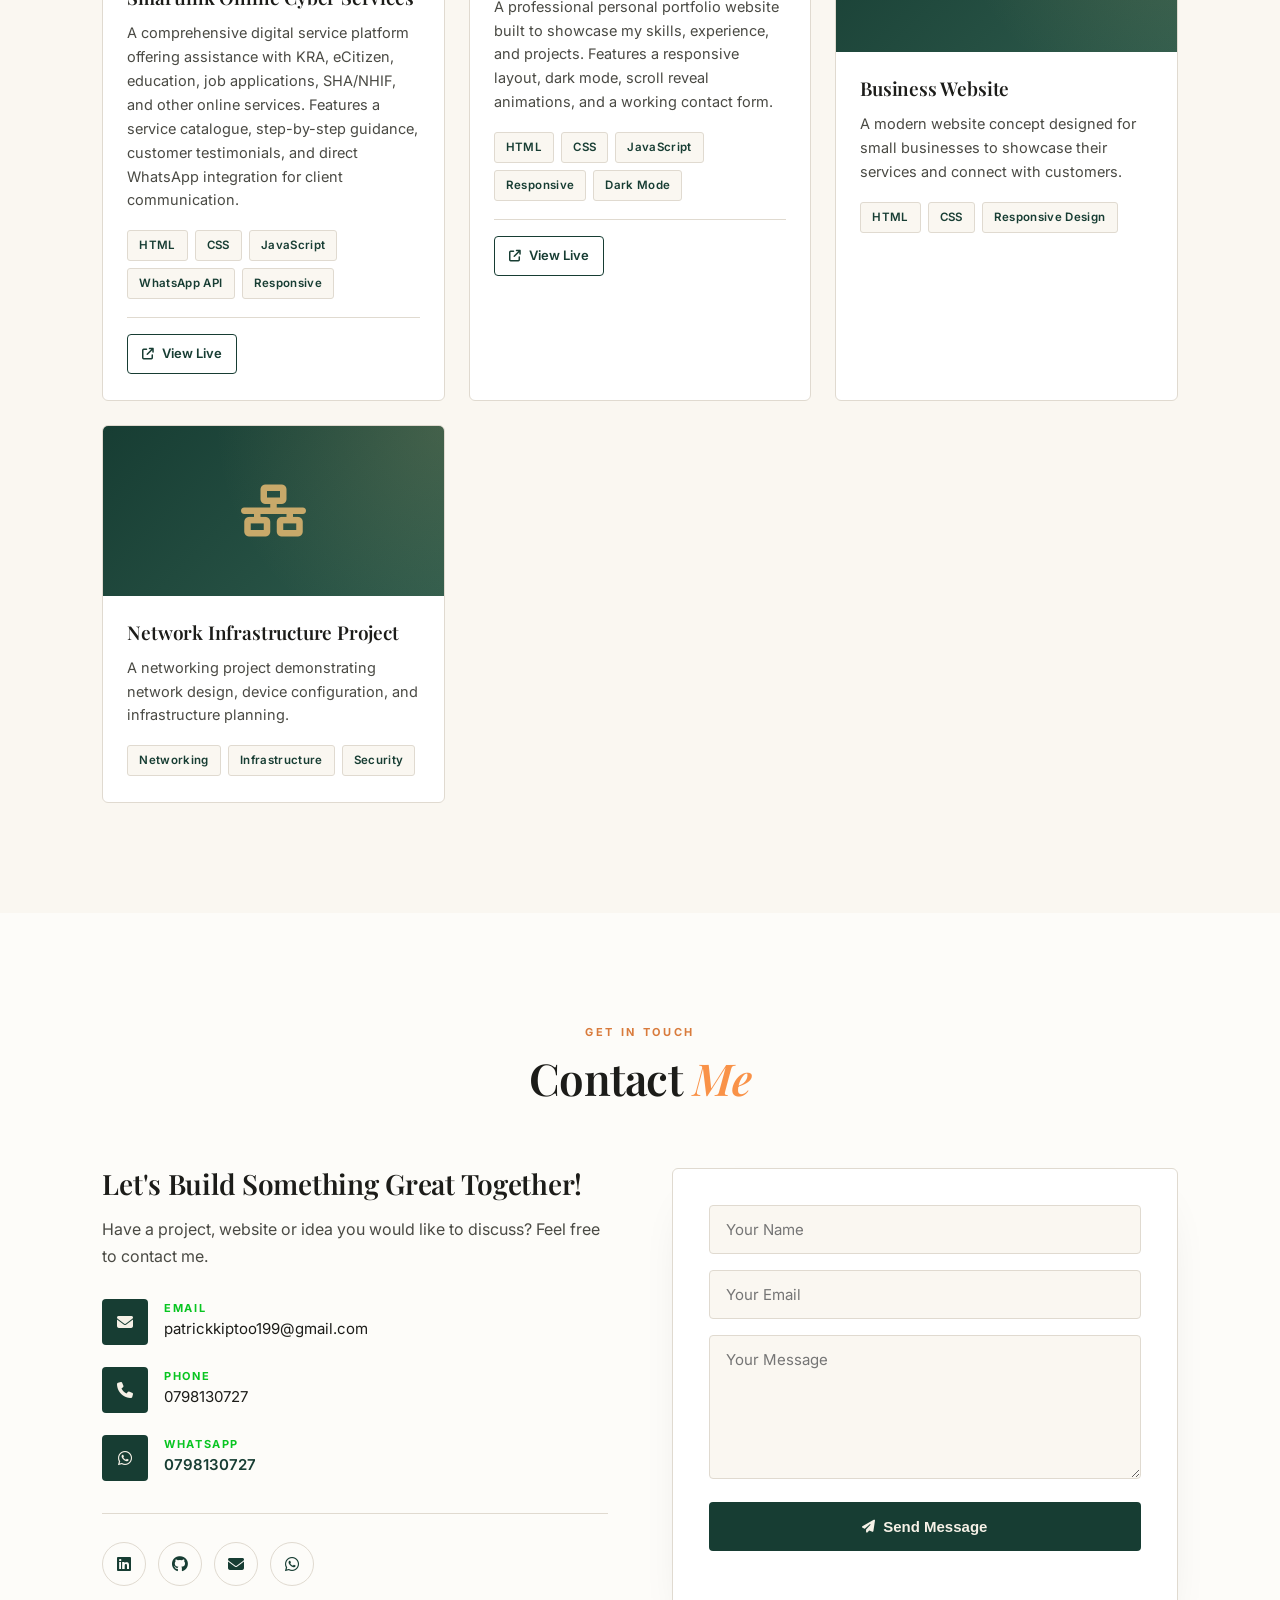
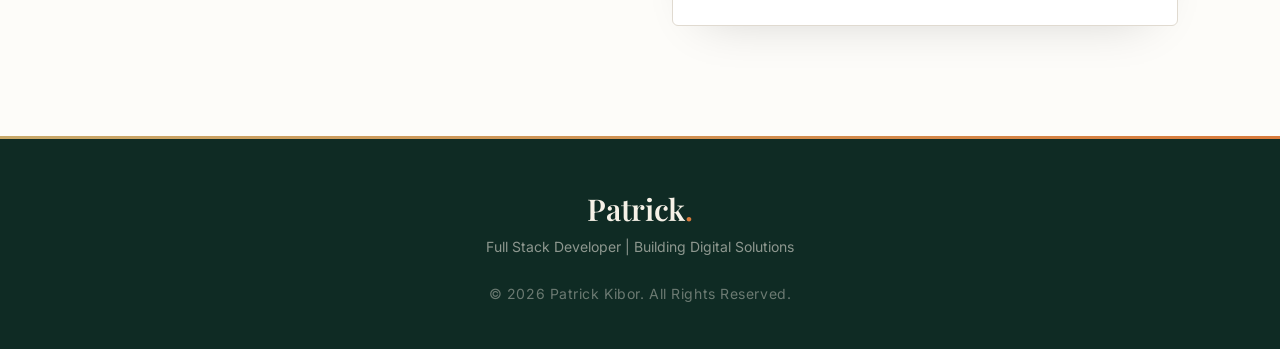
==== commit 54dc8f9d: "first commit" ====
--- a/index.html
+++ b/index.html
@@ -8,6 +8,13 @@
     <link
       rel="stylesheet"
       href="https://cdnjs.cloudflare.com/ajax/libs/font-awesome/6.5.1/css/all.min.css"
+    />
+    <!-- Google Fonts-->
+    <link rel="preconnect" href="https://fonts.googleapis.com" />
+    <link rel="preconnect" href="https://fonts.gstatic.com" crossorigin />
+    <link
+      href="https://fonts.googleapis.com/css2?family=Inter:opsz,wght@14..32,300..700&family=Playfair+Display:ital,wght@0,400..700;1,400..700&display=swap"
+      rel="stylesheet"
     />
   </head>
   <body>
@@ -21,7 +28,6 @@
           <li><a href="#projects">Projects</a></li>
           <li><a href="#contact">Contact</a></li>
         </ul>
-
         <div class="nav-buttons">
           <button
             id="darkModeBtn"
@@ -30,51 +36,29 @@
           >
             <i class="fa-solid fa-moon"></i>
           </button>
-
           <div class="menu-btn" id="menuBtn">
             <i class="fa-solid fa-bars"></i>
           </div>
-
-        </div>
-
+        </div>
       </nav>
     </header>
 
+    <!-- HERO SECTION -->
     <section class="hero" id="home">
       <div class="hero-content">
         <p class="welcome">HELLO, I'M</p>
         <h1>Patrick <span>Kibor</span></h1>
-        <h2>
-            <a
-                href="#"
-                class="typewrite"
-                data-period="2000"
-                data-type='["Full Stack Developer", "Graphic Designer", "Network Engineer"]'
-            >
-                <span class="wrap"></span>
-            </a>
-        </h2>
-        
+        <h2>Full Stack Developer</h2>
         <p class="hero-description">
           I am a passionate Full Stack Developer with an interest in software
-          development, networking, web technologies, and graphic design. I enjoy
+          development, networking, web technologies and graphic design. I enjoy
           building modern and user-friendly digital solutions.
         </p>
-
         <div class="hero-buttons">
           <a href="#projects" class="btn primary-btn"
             ><i class="fa-solid fa-code"></i> View My Work</a
-          ><a
-            href="assets/Patrick-Kibor-CV.pdf"
-            class="btn cv-btn"
-            target="_blank"
-            rel="noopener"
-            ><i class="fa-solid fa-eye"></i> View My CV</a
-          ><a href="assets/Patrick-Kibor-CV.pdf" class="btn cv-btn" download
-            ><i class="fa-solid fa-download"></i> Download My CV</a
           ><a href="#contact" class="btn secondary-btn">Contact Me</a>
         </div>
-
         <div class="social-icons">
           <a href="#"><i class="fa-brands fa-linkedin"></i></a
           ><a href="#"><i class="fa-brands fa-github"></i></a
@@ -88,7 +72,6 @@
             ><i class="fa-brands fa-whatsapp"></i
           ></a>
         </div>
-
       </div>
       <div class="hero-image">
         <div class="image-container">
@@ -97,7 +80,7 @@
       </div>
     </section>
 
-
+    <!-- ABOUT SECTION -->
     <section class="about section reveal" id="about">
       <div class="section-title">
         <p>GET TO KNOW ME</p>
@@ -116,86 +99,209 @@
           </p>
           <p>
             My areas of interest include software development, computer
-            networking, web development, and graphic design. I enjoy learning
-            new technologies and using my skills to solve real-world problems.
+            networking, web development and graphic design. I enjoy learning new
+            technologies and using my skills to solve real-world problems.
           </p>
           <div class="personal-info">
             <div><strong>Name:</strong><span>Patrick Kibor</span></div>
             <div>
               <strong>Email:</strong><span>patrickkiptoo199@gmail.com</span>
             </div>
+            <div>
+              <strong>Education:</strong>
+              <span
+                >Bachelor's Degree in Applied Computer science-Chuka University
+              </span>
+            </div>
             <div><strong>Phone:</strong><span>0798130727</span></div>
             <div><strong>Role:</strong><span>Full Stack Developer</span></div>
+            <div><strong>Location:</strong><span>Nairobi,Kenya</span></div>
           </div>
           <a href="#contact" class="btn primary-btn">Let's Work Together</a>
         </div>
       </div>
     </section>
 
-
-    <section class="skills section reveal" id="skills">
+    <!-- SKILLS SECTION -->
+    <section class="skills section" id="skills">
       <div class="section-title">
-        <p>WHAT I DO</p>
+        <p>WHAT I CAN DO</p>
         <h2>My <span>Skills</span></h2>
       </div>
-      <div class="skills-container">
-        <div class="skill-card reveal">
-          <div class="skill-icon"><i class="fa-solid fa-code"></i></div>
-          <h3>Software Development</h3>
-          <p>
-            Building software applications and solving problems using modern
-            programming technologies.
-          </p>
-        </div>
-        <div class="skill-card reveal">
-          <div class="skill-icon">
-            <i class="fa-solid fa-network-wired"></i>
-          </div>
-          <h3>Networking</h3>
-          <p>
-            Understanding computer networks, routers, switches, IP addressing,
-            and network infrastructure.
-          </p>
-        </div>
-        <div class="skill-card reveal">
-          <div class="skill-icon"><i class="fa-solid fa-palette"></i></div>
-          <h3>Graphic Design</h3>
-          <p>
-            Creating attractive visual designs and digital content for
-            individuals and businesses.
-          </p>
-        </div>
-        <div class="skill-card reveal">
-          <div class="skill-icon"><i class="fa-solid fa-globe"></i></div>
-          <h3>Web Development</h3>
-          <p>
-            Creating responsive and modern websites that work smoothly on
-            computers and mobile devices.
-          </p>
+
+      <div class="skills-panel">
+        <!-- TECHNICAL SKILLS -->
+        <div class="technical-skills">
+          <h2 class="skills-subtitle">Technical Skills</h2>
+
+          <div class="technical-skills-grid">
+            <div class="technical-skill">
+              <i class="fas fa-laptop-code"></i>
+              <h3>Frontend</h3>
+            </div>
+
+            <div class="technical-skill">
+              <i class="fas fa-server"></i>
+              <h3>Backend</h3>
+            </div>
+
+            <div class="technical-skill">
+              <i class="fas fa-database"></i>
+              <h3>Database</h3>
+            </div>
+
+            <div class="technical-skill">
+              <i class="fas fa-screwdriver-wrench"></i>
+              <h3>Development Tools</h3>
+            </div>
+
+            <div class="technical-skill">
+              <i class="fas fa-network-wired"></i>
+              <h3>Networking</h3>
+            </div>
+
+            <div class="technical-skill">
+              <i class="fas fa-palette"></i>
+              <h3>Design</h3>
+            </div>
+          </div>
+        </div>
+
+        <!-- SOFT SKILLS -->
+        <div class="professional-skills">
+          <h2 class="skills-subtitle">Soft Skills</h2>
+
+          <ul class="professional-skills-list">
+            <li>
+              <i class="far fa-check-circle"></i>
+              <span>Problem Solving</span>
+            </li>
+
+            <li>
+              <i class="far fa-check-circle"></i>
+              <span>Critical Thinking</span>
+            </li>
+
+            <li>
+              <i class="far fa-check-circle"></i>
+              <span>Team Collaboration</span>
+            </li>
+
+            <li>
+              <i class="far fa-check-circle"></i>
+              <span>Communication</span>
+            </li>
+
+            <li>
+              <i class="far fa-check-circle"></i>
+              <span>Time Management</span>
+            </li>
+
+            <li>
+              <i class="far fa-check-circle"></i>
+              <span>Adaptability</span>
+            </li>
+          </ul>
         </div>
       </div>
     </section>
 
-
+    <!-- PROJECTS SECTION -->
     <section class="projects section reveal" id="projects">
       <div class="section-title">
         <p>MY WORK</p>
         <h2>Featured <span>Projects</span></h2>
       </div>
       <div class="projects-container">
+        <!-- SMARTLINK PROJECT CARD WITH LIVE PREVIEW -->
         <div class="project-card reveal">
-          <div class="project-image"><i class="fa-solid fa-user"></i></div>
+          <a
+            href="https://smartlink-cyber-olive.vercel.app/"
+            target="_blank"
+            rel="noopener"
+            class="project-preview"
+            aria-label="Open Smartlink Online Cyber Services website"
+          >
+            <img
+              src="https://api.microlink.io/?url=https%3A%2F%2Fsmartlink-cyber-olive.vercel.app%2F&screenshot=true&meta=false&embed=screenshot.url"
+              alt="Smartlink Online Cyber Services homepage preview"
+              loading="lazy"
+            />
+            <span class="preview-overlay"
+              ><i class="fa-solid fa-arrow-up-right-from-square"></i> Visit
+              Site</span
+            >
+          </a>
+          <div class="project-content">
+            <h3>Smartlink Online Cyber Services</h3>
+            <p>
+              A comprehensive digital service platform offering assistance with
+              KRA, eCitizen, education, job applications, SHA/NHIF, and other
+              online services. Features a service catalogue, step-by-step
+              guidance, customer testimonials, and direct WhatsApp integration
+              for client communication.
+            </p>
+            <div class="project-tags">
+              <span>HTML</span><span>CSS</span><span>JavaScript</span
+              ><span>WhatsApp API</span><span>Responsive</span>
+            </div>
+            <div class="project-links">
+              <a
+                href="https://smartlink-cyber-olive.vercel.app/"
+                target="_blank"
+                rel="noopener"
+                class="project-link"
+              >
+                <i class="fa-solid fa-arrow-up-right-from-square"></i> View Live
+              </a>
+            </div>
+          </div>
+        </div>
+
+        <!-- PORTFOLIO WEBSITE PROJECT CARD -->
+        <div class="project-card reveal">
+          <a
+            href="https://patrick-kibor.vercel.app/"
+            target="_blank"
+            rel="noopener"
+            class="project-preview"
+            aria-label="Open Patrick Kibor Portfolio website"
+          >
+            <img
+              src="https://api.microlink.io/?url=https%3A%2F%2Fpatrick-kibor.vercel.app%2F&screenshot=true&meta=false&embed=screenshot.url"
+              alt="Patrick Kibor Portfolio homepage preview"
+              loading="lazy"
+            />
+            <span class="preview-overlay"
+              ><i class="fa-solid fa-arrow-up-right-from-square"></i> Visit
+              Site</span
+            >
+          </a>
           <div class="project-content">
             <h3>Personal Portfolio Website</h3>
             <p>
-              A professional personal portfolio website designed to showcase my
-              skills, experience, and projects.
+              A professional personal portfolio website built to showcase my
+              skills, experience, and projects. Features a responsive layout,
+              dark mode, scroll reveal animations, and a working contact form.
             </p>
             <div class="project-tags">
-              <span>HTML</span><span>CSS</span><span>JavaScript</span>
-            </div>
-          </div>
-        </div>
+              <span>HTML</span><span>CSS</span><span>JavaScript</span
+              ><span>Responsive</span><span>Dark Mode</span>
+            </div>
+            <div class="project-links">
+              <a
+                href="https://patrick-kibor.vercel.app/"
+                target="_blank"
+                rel="noopener"
+                class="project-link"
+              >
+                <i class="fa-solid fa-arrow-up-right-from-square"></i> View Live
+              </a>
+            </div>
+          </div>
+        </div>
+
+        <!-- BUSINESS WEBSITE PROJECT CARD -->
         <div class="project-card reveal">
           <div class="project-image"><i class="fa-solid fa-building"></i></div>
           <div class="project-content">
@@ -209,6 +315,8 @@
             </div>
           </div>
         </div>
+
+        <!-- NETWORK PROJECT CARD -->
         <div class="project-card reveal">
           <div class="project-image">
             <i class="fa-solid fa-network-wired"></i>
@@ -228,6 +336,7 @@
       </div>
     </section>
 
+    <!-- CONTACT SECTION -->
     <section class="contact section reveal" id="contact">
       <div class="section-title">
         <p>GET IN TOUCH</p>
@@ -237,8 +346,8 @@
         <div class="contact-info">
           <h3>Let's Build Something Great Together!</h3>
           <p>
-            Have a project, website, or idea you would like to discuss? Feel
-            free to contact me.
+            Have a project, website or idea you would like to discuss? Feel free
+            to contact me.
           </p>
           <div class="contact-item">
             <i class="fa-solid fa-envelope"></i>
@@ -282,7 +391,6 @@
             ></a>
           </div>
         </div>
-
         <form class="contact-form" id="contactForm">
           <input type="hidden" name="_captcha" value="false" /><input
             type="hidden"
@@ -309,10 +417,10 @@
           </button>
           <p id="formMessage" class="form-message" aria-live="polite"></p>
         </form>
-
       </div>
     </section>
 
+    <!-- FOOTER -->
     <footer>
       <div class="footer-content">
         <h2>Patrick<span>.</span></h2>
@@ -323,7 +431,6 @@
       </div>
     </footer>
 
-
     <script src="script.js"></script>
   </body>
 </html>
--- a/style.css
+++ b/style.css
@@ -1,17 +1,66 @@
+/* ============================================
+   PATRICK KIBOR — PORTFOLIO STYLES
+   ============================================ */
+
+/* ---------- RESET & BASE ---------- */
 * {
   margin: 0;
   padding: 0;
   box-sizing: border-box;
 }
+
+:root {
+  /* Forest + cream + olive + ember palette */
+  --forest: #173d33;
+  --forest-dark: #0f2b24;
+  --cream: #f6f1e7;
+  --paper: #faf7f1;
+  --snow: #fdfcf9;
+  --olive: #c8a96a;
+  --ember: #d97b3c;
+  --ink: #1c1c19;
+  --muted: #6b6b63;
+  --border: #e0dad0;
+  --card: #ffffff;
+}
+
 html {
   scroll-behavior: smooth;
 }
+
 body {
-  font-family: Arial, sans-serif;
-  background: #f8f9fc;
-  color: #222;
-  line-height: 1.6;
-}
+  font-family:
+    "Inter",
+    system-ui,
+    -apple-system,
+    sans-serif;
+  background: var(--paper);
+  color: var(--ink);
+  line-height: 1.65;
+  -webkit-font-smoothing: antialiased;
+}
+
+h1,
+h2,
+h3,
+h4 {
+  font-family: "Playfair Display", Georgia, serif;
+  font-weight: 600;
+  line-height: 1.15;
+  letter-spacing: -0.01em;
+}
+
+img {
+  max-width: 100%;
+  display: block;
+}
+
+a {
+  text-decoration: none;
+  color: inherit;
+}
+
+/* ---------- THEME TRANSITION ---------- */
 body,
 header,
 .hero,
@@ -22,561 +71,1254 @@
 .skill-card,
 .project-card,
 .contact-form,
-.nav-links {
+.nav-links,
+footer {
   transition:
     background-color 0.4s ease,
-    color 0.4s ease;
-}
+    color 0.4s ease,
+    border-color 0.4s ease;
+}
+
+/* ============================================
+   HEADER & NAVIGATION
+   ============================================ */
 header {
-  background: #fff;
+  background: var(--forest);
   position: fixed;
   width: 100%;
   top: 0;
   z-index: 1000;
-  box-shadow: 0 2px 10px rgba(0, 0, 0, 0.08);
-}
+  border-bottom: 1px solid rgba(246, 241, 231, 0.15);
+  box-shadow: 0 8px 30px rgba(0, 0, 0, 0.08);
+}
+
 .navbar {
-  max-width: 1200px;
+  max-width: 1280px;
   margin: auto;
-  padding: 18px 25px;
+  padding: 16px 28px;
   display: flex;
   justify-content: space-between;
   align-items: center;
-}
+  gap: 20px;
+}
+
 .logo {
+  font-family: "Playfair Display", serif;
   font-size: 28px;
-  font-weight: bold;
-}
-.logo span,
-.section-title p,
-.welcome {
-  color: #2563eb;
-}
+  font-weight: 700;
+  color: var(--cream);
+  letter-spacing: -0.02em;
+}
+
+.logo span {
+  color: var(--ember);
+}
+
 .nav-links {
   display: flex;
   list-style: none;
-  gap: 30px;
-}
+  gap: 32px;
+}
+
 .nav-links a {
-  text-decoration: none;
-  color: #333;
-  font-weight: 500;
-}
+  color: rgba(225, 217, 5, 0.8);
+  font-size: 14px;
+  font-weight: 700;
+  letter-spacing: 0.14em;
+  text-transform: uppercase;
+  position: relative;
+  padding: 6px 0;
+  transition: color 0.2s ease;
+}
+
+.nav-links a::after {
+  content: "";
+  position: absolute;
+  bottom: 0;
+  left: 0;
+  width: 0;
+  height: 2px;
+  background: var(--ember);
+  border-radius: 2px;
+  transition: width 0.25s ease;
+}
+
 .nav-links a:hover {
-  color: #2563eb;
-}
+  color: var(--cream);
+}
+
+.nav-links a:hover::after {
+  width: 100%;
+}
+
 .nav-buttons {
   display: flex;
   align-items: center;
-  gap: 15px;
-}
+  gap: 14px;
+}
+
 .dark-mode-btn {
-  width: 45px;
-  height: 45px;
-  border: 0;
+  width: 42px;
+  height: 42px;
+  border: 1px solid rgba(246, 241, 231, 0.25);
   border-radius: 50%;
-  background: #eaf1ff;
-  color: #2563eb;
-  font-size: 18px;
+  background: rgba(246, 241, 231, 0.06);
+  color: var(--cream);
+  font-size: 15px;
   cursor: pointer;
-}
+  display: grid;
+  place-items: center;
+  transition:
+    background 0.2s ease,
+    border-color 0.2s ease;
+}
+
+.dark-mode-btn:hover {
+  background: rgba(246, 241, 231, 0.15);
+  border-color: var(--olive);
+}
+
 .menu-btn {
   display: none;
-  font-size: 24px;
+  font-size: 22px;
+  color: var(--cream);
   cursor: pointer;
-}
+  padding: 4px;
+}
+
+/* ============================================
+   HERO
+   ============================================ */
 .hero {
   min-height: 100vh;
-  padding: 140px 10% 80px;
+  padding: 150px 8% 90px;
   display: flex;
   align-items: center;
   justify-content: space-between;
   gap: 60px;
-  background: linear-gradient(135deg, #f8f9fc, #eaf1ff);
-}
+  background: var(--paper);
+  position: relative;
+  overflow: hidden;
+}
+
+.hero::before {
+  content: "";
+  position: absolute;
+  inset: 0;
+  background-image:
+    linear-gradient(to right, rgba(128, 128, 128, 0.06) 1px, transparent 1px),
+    linear-gradient(to bottom, rgba(128, 128, 128, 0.06) 1px, transparent 1px);
+  background-size: 44px 44px;
+  opacity: 0.5;
+  pointer-events: none;
+}
+
 .hero-content {
-  max-width: 600px;
-}
+  max-width: 620px;
+  position: relative;
+  z-index: 1;
+}
+
 .welcome {
-  font-weight: bold;
-  letter-spacing: 2px;
-  margin-bottom: 15px;
-}
+  font-size: 11px;
+  font-weight: 700;
+  letter-spacing: 0.24em;
+  text-transform: uppercase;
+  color: var(--ember);
+  margin-bottom: 18px;
+}
+
 .hero h1 {
-  font-size: 65px;
-  line-height: 1.1;
-  margin-bottom: 15px;
-}
-.hero h1 span,
-.section-title h2 span {
-  color: #2563eb;
-}
+  font-size: clamp(42px, 6.5vw, 68px);
+  line-height: 1.05;
+  margin-bottom: 14px;
+  color: var(--ink);
+}
+
+.hero h1 span {
+  color: rgba(247, 119, 27, 0.8);
+  font-style: italic;
+}
+
 .hero h2 {
-  font-size: 30px;
-  color: #555;
-  margin-bottom: 20px;
-  min-height: 45px;
-}
-
-.typewrite {
-  color: #555;
-  text-decoration: none;
-  font-weight: 600;
-}
-
-.typewrite .wrap {
-  border-right: 3px solid #2563eb;
-  padding-right: 5px;
-  animation: blinkCursor 0.7s infinite;
-}
-
-@keyframes blinkCursor {
-  0%,
-  50% {
-    border-color: #2563eb;
-  }
-
-  51%,
-  100% {
-    border-color: transparent;
-  }
-}
-
-/* Dark mode */
-body.dark-mode .typewrite {
-  color: #cbd5e1;
-}
-
-body.dark-mode .typewrite .wrap {
-  border-right-color: #60a5fa;
-}
-
-@keyframes blinkCursorDark {
-  0%,
-  50% {
-    border-color: #60a5fa;
-  }
-
-  51%,
-  100% {
-    border-color: transparent;
-  }
+  font-family: "Inter", sans-serif;
+  font-size: clamp(20px, 2.6vw, 28px);
+  font-weight: 500;
+  color: var(--muted);
+  margin-bottom: 22px;
+  letter-spacing: -0.01em;
 }
 
 .hero-description {
-  font-size: 18px;
-  color: #555;
-  margin-bottom: 30px;
-}
+  font-size: 17px;
+  color: #4a4a44;
+  margin-bottom: 32px;
+  max-width: 560px;
+}
+
+/* ---------- BUTTONS ---------- */
 .hero-buttons {
   display: flex;
-  gap: 15px;
-  margin-bottom: 30px;
+  gap: 12px;
+  margin-bottom: 32px;
   flex-wrap: wrap;
 }
+
 .btn {
-  display: inline-block;
-  padding: 13px 25px;
-  text-decoration: none;
-  border-radius: 6px;
-  font-weight: bold;
+  display: inline-flex;
+  align-items: center;
+  justify-content: center;
+  gap: 8px;
+  padding: 13px 22px;
+  border-radius: 4px;
+  font-size: 14px;
+  font-weight: 600;
   cursor: pointer;
-  border: none;
-}
+  border: 1px solid transparent;
+  transition:
+    transform 0.2s ease,
+    background 0.2s ease,
+    color 0.2s ease,
+    box-shadow 0.2s ease;
+  white-space: nowrap;
+}
+
+.btn i {
+  font-size: 13px;
+}
+
 .primary-btn {
-  background: #2563eb;
-  color: #fff;
-}
-.primary-btn:hover,
+  background: var(--forest);
+  color: var(--cream);
+}
+
+.primary-btn:hover {
+  background: var(--forest-dark);
+  transform: translateY(-2px);
+  box-shadow: 0 10px 24px rgba(23, 61, 51, 0.22);
+}
+
+.secondary-btn {
+  border-color: rgba(23, 61, 51, 0.4);
+  color: var(--forest);
+  background: transparent;
+}
+
+.secondary-btn:hover {
+  background: var(--forest);
+  color: var(--cream);
+  transform: translateY(-2px);
+}
+
+.cv-btn {
+  background: var(--ink);
+  color: var(--cream);
+}
+
 .cv-btn:hover {
-  transform: translateY(-3px);
-}
-.secondary-btn {
-  border: 2px solid #2563eb;
-  color: #2563eb;
-}
-.secondary-btn:hover {
-  background: #2563eb;
-  color: #fff;
-}
-.cv-btn {
-  background: #111827;
-  color: #fff;
-}
-.hero-buttons i {
-  margin-right: 8px;
-}
+  background: #000;
+  transform: translateY(-2px);
+  box-shadow: 0 10px 24px rgba(0, 0, 0, 0.2);
+}
+
+/* ---------- SOCIAL ICONS ---------- */
 .social-icons {
   display: flex;
-  gap: 15px;
-}
+  gap: 12px;
+}
+
 .social-icons a {
-  width: 45px;
-  height: 45px;
-  display: flex;
-  align-items: center;
-  justify-content: center;
+  width: 44px;
+  height: 44px;
+  display: grid;
+  place-items: center;
   border-radius: 50%;
-  background: #fff;
-  color: #2563eb;
-  text-decoration: none;
-  box-shadow: 0 4px 10px rgba(0, 0, 0, 0.08);
-}
+  background: var(--snow);
+  color: var(--forest);
+  border: 1px solid var(--border);
+  font-size: 16px;
+  transition:
+    transform 0.2s ease,
+    background 0.2s ease,
+    color 0.2s ease,
+    border-color 0.2s ease;
+}
+
+.social-icons a:hover {
+  background: var(--forest);
+  color: var(--cream);
+  border-color: var(--forest);
+  transform: translateY(-3px);
+}
+
+/* ---------- HERO IMAGE ---------- */
+.hero-image {
+  position: relative;
+  z-index: 1;
+  flex-shrink: 0;
+}
+
 .image-container {
-  width: 380px;
-  height: 380px;
-  border-radius: 50%;
+  width: 360px;
+  height: 360px;
+  border-radius: 6px;
   overflow: hidden;
-  border: 10px solid #fff;
-  box-shadow: 0 15px 40px rgba(37, 99, 235, 0.25);
-}
+  border: 1px solid var(--border);
+  box-shadow: 0 30px 60px -30px rgba(23, 61, 51, 0.35);
+  background: var(--olive);
+  position: relative;
+}
+
+.image-container::after {
+  content: "";
+  position: absolute;
+  inset: 0;
+  border: 1px solid rgba(255, 255, 255, 0.25);
+  border-radius: 6px;
+  pointer-events: none;
+}
+
 .image-container img {
   width: 100%;
   height: 100%;
   object-fit: cover;
 }
+
+/* ============================================
+   SECTIONS (SHARED)
+   ============================================ */
 .section {
-  padding: 100px 10%;
-}
+  padding: 110px 8%;
+}
+
 .section-title {
   text-align: center;
-  margin-bottom: 60px;
-}
+  margin-bottom: 64px;
+}
+
 .section-title p {
-  font-weight: bold;
-  letter-spacing: 2px;
-  margin-bottom: 10px;
-}
+  font-size: 11px;
+  font-weight: 700;
+  letter-spacing: 0.24em;
+  text-transform: uppercase;
+  color: var(--ember);
+  margin-bottom: 12px;
+}
+
 .section-title h2 {
-  font-size: 40px;
-}
+  font-size: clamp(30px, 4vw, 44px);
+  color: var(--ink);
+}
+
+.section-title h2 span {
+  color: rgba(247, 119, 27, 0.8);
+  font-style: italic;
+}
+
+/* ============================================
+   ABOUT
+   ============================================ */
 .about {
-  background: #fff;
-}
+  background: var(--snow);
+}
+
 .about-container {
   max-width: 1100px;
   margin: auto;
   display: flex;
   align-items: center;
-  gap: 60px;
-}
+  gap: 64px;
+}
+
+.about-image {
+  flex-shrink: 0;
+  position: relative;
+}
+
+.about-image::before {
+  content: "";
+  position: absolute;
+  inset: 14px -14px -14px 14px;
+  border: 1px solid var(--olive);
+  border-radius: 6px;
+  z-index: 0;
+}
+
 .about-image img {
-  width: 350px;
-  height: 400px;
+  width: 320px;
+  height: 380px;
   object-fit: cover;
-  border-radius: 15px;
-  box-shadow: 0 10px 30px rgba(0, 0, 0, 0.1);
-}
+  border-radius: 6px;
+  position: relative;
+  z-index: 1;
+  box-shadow: 0 20px 40px -20px rgba(0, 0, 0, 0.25);
+}
+
 .about-content h3 {
   font-size: 28px;
   margin-bottom: 20px;
-}
-.about-content p,
-.skill-card p,
-.project-content p {
-  color: #555;
-  margin-bottom: 15px;
-}
+  color: var(--ink);
+}
+
+.about-content p {
+  color: #4a4a44;
+  margin-bottom: 16px;
+}
+
 .personal-info {
   display: grid;
   grid-template-columns: repeat(2, 1fr);
-  gap: 15px;
-  margin: 25px 0;
-}
+  gap: 18px 26px;
+  margin: 28px 0 32px;
+  padding: 24px;
+  background: var(--paper);
+  border: 1px solid var(--border);
+  border-radius: 6px;
+}
+
 .personal-info div {
   display: flex;
   flex-direction: column;
-}
+  gap: 2px;
+}
+
 .personal-info strong {
-  color: #2563eb;
-}
-.skills,
-.contact {
-  background: #f1f5f9;
-}
-.skills-container {
-  max-width: 1200px;
-  margin: auto;
+  color: green;
+  font-size: 11px;
+  font-weight: 700;
+  letter-spacing: 0.14em;
+  text-transform: uppercase;
+}
+
+.personal-info span {
+  color: var(--ink);
+  font-size: 15px;
+}
+
+/* ============================================
+   SKILLS — TECHNICAL + PROFESSIONAL
+   ============================================ */
+.skills {
+  background: #080b09;
+  color: #f7f7f2;
+  position: relative;
+  overflow: hidden;
+}
+
+.skills::before,
+.skills::after {
+  content: "";
+  position: absolute;
+  width: 300px;
+  height: 300px;
+  border-radius: 50%;
+  background: rgba(0, 220, 125, 0.07);
+  filter: blur(55px);
+  pointer-events: none;
+}
+
+.skills::before {
+  top: -170px;
+  left: -150px;
+}
+
+.skills::after {
+  right: -160px;
+  bottom: -190px;
+}
+
+.skills .section-title p {
+  color: rgba(247, 119, 27, 0.8);
+}
+
+.skills .section-title h2 {
+  color: white;
+}
+.skills .section-title h2 span {
+  color: rgba(247, 119, 27, 0.8);
+}
+
+.skills-panel {
+  position: relative;
+  z-index: 1;
+  width: min(100%, 1120px);
+  margin: 0 auto;
+  padding: 34px 36px;
+  border: 1px solid rgba(255, 255, 255, 0.17);
+  border-radius: 16px;
+  background: rgba(8, 11, 9, 0.78);
+  box-shadow: 0 20px 60px rgba(0, 0, 0, 0.2);
+}
+
+.skills-subtitle {
+  color: #f7f7f2;
+  font-family: "Playfair Display", Georgia, serif;
+  font-size: clamp(23px, 3vw, 30px);
+  margin: 0 0 26px;
+  position: relative;
+  width: fit-content;
+}
+
+.skills-subtitle::after {
+  content: "";
+  display: block;
+  width: 70px;
+  height: 3px;
+  margin-top: 9px;
+  background: rgb(4, 101, 69);
+  border-radius: 3px;
+}
+
+.technical-skills-grid {
   display: grid;
-  grid-template-columns: repeat(4, 1fr);
-  gap: 25px;
-}
-.skill-card {
-  background: #fff;
-  padding: 35px 25px;
+  grid-template-columns: repeat(3, minmax(0, 1fr));
+  gap: 30px 24px;
+  padding: 4px 0 34px;
+}
+
+.technical-skill {
+  min-height: 105px;
+  display: flex;
+  flex-direction: column;
+  justify-content: center;
+  align-items: center;
+  gap: 10px;
   text-align: center;
-  border-radius: 12px;
-  box-shadow: 0 5px 20px rgba(0, 0, 0, 0.05);
-}
-.skill-card:hover,
-.project-card:hover {
-  transform: translateY(-8px);
-}
-.skill-icon {
-  width: 70px;
-  height: 70px;
-  margin: auto auto 20px;
+  color: #f7f7f2;
+  border-radius: 10px;
+  transition:
+    transform 0.25s ease,
+    background 0.25s ease;
+}
+
+.technical-skill:hover {
+  transform: translateY(-5px);
+  background: rgba(19, 217, 135, 0.06);
+}
+
+.technical-skill i {
+  color: #13d987;
+  font-size: 29px;
+  line-height: 1;
+}
+
+.technical-skill h3 {
+  color: #f7f7f2;
+  font-family: "Inter", system-ui, sans-serif;
+  font-size: 17px;
+  font-weight: 650;
+  margin: 0;
+}
+
+.professional-skills {
+  border-top: 1px solid rgba(255, 255, 255, 0.16);
+  padding-top: 28px;
+}
+
+.professional-skills .skills-subtitle {
+  margin-bottom: 24px;
+}
+
+.professional-skills-list {
+  display: grid;
+  grid-template-columns: repeat(2, minmax(0, 1fr));
+  gap: 18px 40px;
+  list-style: none;
+  padding: 0;
+  margin: 0;
+}
+
+.professional-skills-list li {
   display: flex;
   align-items: center;
-  justify-content: center;
-  border-radius: 50%;
-  background: #eaf1ff;
-  color: #2563eb;
-  font-size: 30px;
-}
+  gap: 13px;
+  color: #f7f7f2;
+  font-size: 17px;
+  font-weight: 550;
+}
+
+.professional-skills-list i {
+  color: #13d987;
+  font-size: 19px;
+  flex: 0 0 auto;
+}
+
+/* Skills responsive layout */
+@media (max-width: 768px) {
+  .skills-panel {
+    padding: 26px 22px;
+  }
+
+  .technical-skills-grid {
+    grid-template-columns: repeat(2, minmax(0, 1fr));
+    gap: 22px 12px;
+  }
+
+  .professional-skills-list {
+    gap: 16px 18px;
+  }
+
+  .professional-skills-list li {
+    font-size: 15px;
+  }
+}
+
+@media (max-width: 480px) {
+  .skills-panel {
+    padding: 23px 17px;
+  }
+
+  .technical-skills-grid {
+    grid-template-columns: repeat(2, minmax(0, 1fr));
+  }
+
+  .technical-skill h3 {
+    font-size: 15px;
+  }
+
+  .professional-skills-list {
+    grid-template-columns: 1fr;
+    gap: 14px;
+  }
+}
+
+/* ============================================
+   PROJECTS
+   ============================================ */
 .projects {
-  background: #fff;
-}
+  background: var(--paper);
+}
+
 .projects-container {
   max-width: 1200px;
   margin: auto;
   display: grid;
   grid-template-columns: repeat(3, 1fr);
-  gap: 25px;
-}
+  gap: 24px;
+}
+
 .project-card {
-  background: #f8f9fc;
-  border-radius: 12px;
+  background: var(--card);
+  border-radius: 6px;
   overflow: hidden;
-  box-shadow: 0 5px 20px rgba(0, 0, 0, 0.07);
-}
+  border: 1px solid var(--border);
+  transition:
+    transform 0.3s ease,
+    box-shadow 0.3s ease,
+    border-color 0.3s ease;
+}
+
+.project-card:hover {
+  transform: translateY(-8px);
+  box-shadow: 0 24px 50px -24px rgba(23, 61, 51, 0.3);
+  border-color: var(--olive);
+}
+
 .project-image {
-  height: 180px;
-  background: linear-gradient(135deg, #2563eb, #60a5fa);
-  display: flex;
-  align-items: center;
-  justify-content: center;
-  color: #fff;
-  font-size: 60px;
-}
+  height: 170px;
+  background: linear-gradient(135deg, var(--forest), #2e5b4c);
+  display: grid;
+  place-items: center;
+  color: var(--olive);
+  font-size: 52px;
+  position: relative;
+  overflow: hidden;
+}
+
+.project-image::after {
+  content: "";
+  position: absolute;
+  inset: 0;
+  background: radial-gradient(
+    circle at top right,
+    rgba(200, 169, 106, 0.18),
+    transparent 60%
+  );
+}
+
 .project-content {
-  padding: 25px;
-}
+  padding: 26px 24px;
+}
+
+.project-content h3 {
+  font-size: 19px;
+  margin-bottom: 12px;
+  color: var(--ink);
+}
+
+.project-content p {
+  color: #4a4a44;
+  font-size: 14.5px;
+  margin-bottom: 18px;
+}
+
 .project-tags {
   display: flex;
   flex-wrap: wrap;
-  gap: 8px;
-}
+  gap: 7px;
+}
+
 .project-tags span {
-  background: #eaf1ff;
-  color: #2563eb;
-  padding: 6px 10px;
-  border-radius: 5px;
-  font-size: 13px;
-}
+  background: var(--paper);
+  color: var(--forest);
+  padding: 5px 11px;
+  border-radius: 3px;
+  font-size: 11.5px;
+  font-weight: 600;
+  letter-spacing: 0.03em;
+  border: 1px solid var(--border);
+}
+
+/* ============================================
+   CONTACT
+   ============================================ */
+.contact {
+  background: var(--snow);
+}
+
 .contact-container {
   max-width: 1100px;
   margin: auto;
   display: grid;
   grid-template-columns: 1fr 1fr;
-  gap: 60px;
-}
+  gap: 64px;
+}
+
 .contact-info h3 {
   font-size: 28px;
-  margin-bottom: 15px;
-}
+  margin-bottom: 16px;
+  color: var(--ink);
+}
+
+.contact-info > p {
+  color: #4a4a44;
+  margin-bottom: 30px;
+}
+
 .contact-item {
   display: flex;
   align-items: center;
-  gap: 15px;
-  margin-bottom: 20px;
-}
+  gap: 16px;
+  margin-bottom: 22px;
+}
+
 .contact-item i {
-  width: 50px;
-  height: 50px;
-  display: flex;
-  align-items: center;
-  justify-content: center;
-  background: #2563eb;
-  color: #fff;
-  border-radius: 50%;
-}
+  width: 46px;
+  height: 46px;
+  display: grid;
+  place-items: center;
+  background: var(--forest);
+  color: var(--cream);
+  border-radius: 4px;
+  font-size: 16px;
+  flex-shrink: 0;
+}
+
+.contact-item h4 {
+  font-family: "Inter", sans-serif;
+  font-size: 11px;
+  font-weight: 700;
+  letter-spacing: 0.14em;
+  text-transform: uppercase;
+  color: rgb(8, 197, 33);
+  margin-bottom: 2px;
+}
+
+.contact-item p {
+  color: var(--ink);
+  font-size: 15px;
+}
+
+.contact-item a {
+  color: var(--forest);
+  font-weight: 600;
+}
+
+.contact-item a:hover {
+  color: var(--ember);
+}
+
+.contact-social {
+  margin-top: 32px;
+  padding-top: 28px;
+  border-top: 1px solid var(--border);
+}
+
 .contact-form {
-  background: #fff;
-  padding: 35px;
-  border-radius: 12px;
-  box-shadow: 0 5px 20px rgba(0, 0, 0, 0.06);
-}
+  background: var(--card);
+  padding: 36px;
+  border-radius: 6px;
+  border: 1px solid var(--border);
+  box-shadow: 0 20px 50px -30px rgba(0, 0, 0, 0.2);
+}
+
 .contact-form input,
 .contact-form textarea {
   width: 100%;
-  padding: 15px;
-  margin-bottom: 18px;
-  border: 1px solid #ddd;
-  border-radius: 6px;
-  font-size: 16px;
-}
+  padding: 14px 16px;
+  margin-bottom: 16px;
+  border: 1px solid var(--border);
+  border-radius: 4px;
+  font-size: 15px;
+  font-family: "Inter", sans-serif;
+  background: var(--paper);
+  color: var(--ink);
+  transition:
+    border-color 0.2s ease,
+    box-shadow 0.2s ease;
+}
+
+.contact-form input:focus,
+.contact-form textarea:focus {
+  outline: none;
+  border-color: var(--forest);
+  box-shadow: 0 0 0 3px rgba(23, 61, 51, 0.1);
+}
+
+.contact-form textarea {
+  resize: vertical;
+  min-height: 130px;
+}
+
 .contact-form button {
   width: 100%;
-  font-size: 16px;
-}
+  font-size: 15px;
+  padding: 15px;
+}
+
 #formMessage {
-  margin-top: 15px;
+  margin-top: 16px;
   text-align: center;
-  color: #2563eb;
-}
+  font-size: 14px;
+  min-height: 22px;
+}
+
+/* ============================================
+   FOOTER
+   ============================================ */
 footer {
-  background: #111827;
-  color: #fff;
+  background: var(--forest-dark);
+  color: var(--cream);
   text-align: center;
-  padding: 40px 20px;
-}
-footer h2 span {
-  color: #60a5fa;
-}
-footer p {
-  color: #cbd5e1;
-}
+  padding: 56px 20px 44px;
+  position: relative;
+}
+
+footer::before {
+  content: "";
+  position: absolute;
+  top: 0;
+  left: 0;
+  right: 0;
+  height: 3px;
+  background: linear-gradient(90deg, var(--olive), var(--ember));
+}
+
+.footer-content h2 {
+  font-size: 30px;
+  margin-bottom: 8px;
+}
+
+.footer-content h2 span {
+  color: var(--ember);
+}
+
+.footer-content p {
+  color: rgba(246, 241, 231, 0.55);
+  font-size: 14px;
+}
+
 .copyright {
-  margin-top: 20px;
-  font-size: 14px;
-}
+  margin-top: 24px;
+  font-size: 12.5px;
+  letter-spacing: 0.04em;
+  color: rgba(246, 241, 231, 0.4) !important;
+}
+
+/* ============================================
+   REVEAL ANIMATION
+   ============================================ */
 .reveal {
   opacity: 0;
-  transform: translateY(50px);
+  transform: translateY(36px);
   transition:
     opacity 0.8s ease,
     transform 0.8s ease;
 }
+
 .reveal.active {
   opacity: 1;
   transform: translateY(0);
 }
-body.dark-mode {
-  background: #111827;
-  color: #f9fafb;
-}
-body.dark-mode header,
-body.dark-mode .nav-links {
-  background: #1f2937;
-}
-body.dark-mode .logo,
-body.dark-mode .nav-links a {
-  color: #fff;
-}
-body.dark-mode .hero {
-  background: linear-gradient(135deg, #111827, #1e293b);
-}
-body.dark-mode .hero h2,
-body.dark-mode .hero-description,
-body.dark-mode .about-content p,
-body.dark-mode .skill-card p,
-body.dark-mode .project-content p,
-body.dark-mode .contact-info p,
-body.dark-mode .contact-item p {
-  color: #cbd5e1;
-}
-body.dark-mode .about,
-body.dark-mode .projects {
-  background: #111827;
-}
-body.dark-mode .skills,
-body.dark-mode .contact {
-  background: #1f2937;
-}
-body.dark-mode .skill-card,
-body.dark-mode .contact-form {
-  background: #273449;
-}
-body.dark-mode .project-card {
-  background: #1f2937;
-}
-body.dark-mode .contact-form input,
-body.dark-mode .contact-form textarea {
-  background: #1f2937;
-  color: #fff;
-  border-color: #475569;
-}
-body.dark-mode .dark-mode-btn {
-  background: #374151;
-  color: #ffffff;
-}
-body.dark-mode .cv-btn {
-  background: #60a5fa;
-  color: #111827;
-}
-@media (max-width: 1000px) {
-  .hero,
-  .about-container {
-    flex-direction: column;
-    text-align: center;
-  }
-  .hero-buttons,
-  .social-icons {
-    justify-content: center;
-  }
-  .skills-container {
-    grid-template-columns: repeat(2, 1fr);
-  }
-  .projects-container {
-    grid-template-columns: repeat(2, 1fr);
-  }
-}
-@media (max-width: 768px) {
-  .nav-links {
-    position: absolute;
-    top: 70px;
-    right: 0;
-    width: 100%;
-    flex-direction: column;
-    align-items: center;
-    gap: 20px;
-    padding: 30px;
-    display: none;
-  }
-  .nav-links.active {
-    display: flex;
-  }
-  .menu-btn {
-    display: block;
-  }
-  .hero h1 {
-    font-size: 45px;
-  }
-  .image-container {
-    width: 280px;
-    height: 280px;
-  }
-  .section {
-    padding: 80px 7%;
-  }
-  .skills-container,
-  .projects-container,
-  .contact-container,
-  .personal-info {
-    grid-template-columns: 1fr;
-  }
-  .about-image img {
-    width: 280px;
-    height: 330px;
-  }
-}
-@media (max-width: 480px) {
-  .hero {
-    padding-left: 6%;
-    padding-right: 6%;
-  }
-  .hero h1 {
-    font-size: 38px;
-  }
-  .hero-buttons {
-    flex-direction: column;
-  }
-  .btn {
-    width: 100%;
-    text-align: center;
-  }
-}
-
+
+/* ============================================
+   FORM MESSAGE STATES
+   ============================================ */
 .form-message {
   margin-top: 15px;
   font-weight: 600;
   min-height: 24px;
   text-align: center;
-}
+  font-size: 14px;
+}
+
 .form-message.success {
-  color: #25a55f;
-}
-.dark-mode .form-message.success {
+  color: #1d7a4d;
+}
+
+/* ============================================
+   DARK MODE
+   ============================================ */
+body.dark-mode {
+  --paper: #0f0f0c;
+  --snow: #141410;
+  --card: #1a1a16;
+  --ink: #f6f1e7;
+  --muted: #a3a39a;
+  --border: #2c2c26;
+  --forest: #0f2b24;
+  --forest-dark: #081a15;
+  background: var(--paper);
+  color: var(--ink);
+}
+
+body.dark-mode header {
+  background: #0f1e19;
+}
+
+body.dark-mode .hero {
+  background: var(--paper);
+}
+
+body.dark-mode .hero h1,
+body.dark-mode .about-content h3,
+body.dark-mode .contact-info h3,
+body.dark-mode .project-content h3,
+body.dark-mode .section-title h2 {
+  color: var(--cream);
+}
+
+body.dark-mode .hero-description,
+body.dark-mode .about-content p,
+body.dark-mode .project-content p,
+body.dark-mode .contact-info > p,
+body.dark-mode .contact-item p {
+  color: #b8b8ae;
+}
+
+body.dark-mode .personal-info {
+  background: #1a1a16;
+  border-color: var(--border);
+}
+
+body.dark-mode .personal-info span {
+  color: var(--cream);
+}
+
+body.dark-mode .skill-card {
+  background: rgba(246, 241, 231, 0.04);
+  border-color: rgba(246, 241, 231, 0.12);
+}
+
+body.dark-mode .project-card {
+  background: var(--card);
+  border-color: var(--border);
+}
+
+body.dark-mode .project-tags span {
+  background: #1f1f1a;
+  color: var(--olive);
+  border-color: #2c2c26;
+}
+
+body.dark-mode .contact-form {
+  background: var(--card);
+  border-color: var(--border);
+}
+
+body.dark-mode .contact-form input,
+body.dark-mode .contact-form textarea {
+  background: #1a1a16;
+  color: var(--cream);
+  border-color: #2c2c26;
+}
+
+body.dark-mode .contact-form input:focus,
+body.dark-mode .contact-form textarea:focus {
+  border-color: var(--olive);
+  box-shadow: 0 0 0 3px rgba(200, 169, 106, 0.15);
+}
+
+body.dark-mode .contact-item i {
+  background: var(--forest);
+  color: var(--cream);
+}
+
+body.dark-mode .social-icons a {
+  background: #1a1a16;
+  border-color: #2c2c26;
+  color: var(--olive);
+}
+
+body.dark-mode .social-icons a:hover {
+  background: var(--olive);
+  color: var(--forest-dark);
+}
+
+body.dark-mode .dark-mode-btn {
+  background: rgba(246, 241, 231, 0.08);
+}
+
+body.dark-mode .secondary-btn {
+  border-color: rgba(200, 169, 106, 0.5);
+  color: var(--olive);
+}
+
+body.dark-mode .secondary-btn:hover {
+  background: var(--olive);
+  color: var(--forest-dark);
+}
+
+body.dark-mode .form-message.success {
   color: #7ee2a8;
 }
+
+/* ============================================
+   RESPONSIVE
+   ============================================ */
+@media (max-width: 1080px) {
+  .hero {
+    padding: 140px 6% 70px;
+    gap: 40px;
+  }
+
+  .image-container {
+    width: 300px;
+    height: 300px;
+  }
+
+  .about-container {
+    gap: 44px;
+  }
+
+  .about-image img {
+    width: 280px;
+    height: 340px;
+  }
+
+  .skills-container {
+    grid-template-columns: repeat(2, minmax(0, 1fr));
+    gap: 22px;
+  }
+
+  .projects-container {
+    grid-template-columns: repeat(2, 1fr);
+  }
+
+  .contact-container {
+    gap: 40px;
+  }
+}
+
+@media (max-width: 900px) {
+  .hero,
+  .about-container {
+    flex-direction: column;
+    text-align: center;
+  }
+
+  .hero {
+    padding-top: 130px;
+  }
+
+  .hero-content {
+    max-width: 640px;
+  }
+
+  .hero-buttons,
+  .social-icons {
+    justify-content: center;
+  }
+
+  .hero-description {
+    margin-left: auto;
+    margin-right: auto;
+  }
+
+  .about-image::before {
+    inset: 10px -10px -10px 10px;
+  }
+
+  .contact-container {
+    grid-template-columns: 1fr;
+  }
+}
+
+@media (max-width: 768px) {
+  .navbar {
+    padding: 14px 20px;
+  }
+
+  .nav-links {
+    position: absolute;
+    top: 68px;
+    right: 0;
+    width: 100%;
+    flex-direction: column;
+    align-items: center;
+    gap: 0;
+    padding: 16px 0 24px;
+    background: var(--forest);
+    border-bottom: 1px solid rgba(246, 241, 231, 0.15);
+    display: none;
+    box-shadow: 0 20px 40px -20px rgba(0, 0, 0, 0.4);
+  }
+
+  .nav-links.active {
+    display: flex;
+  }
+
+  .nav-links li {
+    width: 100%;
+    text-align: center;
+  }
+
+  .nav-links a {
+    display: block;
+    padding: 14px 0;
+  }
+
+  .nav-links a::after {
+    display: none;
+  }
+
+  .menu-btn {
+    display: block;
+  }
+
+  .hero h1 {
+    font-size: 42px;
+  }
+
+  .image-container {
+    width: 260px;
+    height: 260px;
+  }
+
+  .section {
+    padding: 80px 6%;
+  }
+
+  .skills-container,
+  .projects-container {
+    grid-template-columns: 1fr;
+  }
+
+  .professional-title {
+    margin-top: 50px;
+    margin-bottom: 32px;
+  }
+
+  .professional-skills {
+    margin-top: 20px;
+  }
+
+  .personal-info {
+    grid-template-columns: 1fr;
+  }
+
+  .about-image img {
+    width: 240px;
+    height: 300px;
+  }
+
+  .contact-form {
+    padding: 28px 22px;
+  }
+}
+
+@media (max-width: 480px) {
+  .hero {
+    padding-left: 5%;
+    padding-right: 5%;
+  }
+
+  .hero h1 {
+    font-size: 36px;
+  }
+
+  .hero-buttons {
+    flex-direction: column;
+  }
+
+  .btn {
+    width: 100%;
+  }
+
+  .image-container {
+    width: 220px;
+    height: 220px;
+  }
+
+  .section-title h2 {
+    font-size: 28px;
+  }
+}
+
+/* ============================================
+   PROJECT LINKS — NEW ADDITION
+   ============================================ */
+.project-links {
+  margin-top: 18px;
+  padding-top: 16px;
+  border-top: 1px solid var(--border);
+}
+
+.project-link {
+  display: inline-flex;
+  align-items: center;
+  gap: 8px;
+  font-size: 13px;
+  font-weight: 600;
+  color: var(--forest);
+  padding: 8px 14px;
+  border: 1px solid var(--forest);
+  border-radius: 4px;
+  transition:
+    background 0.2s ease,
+    color 0.2s ease,
+    transform 0.2s ease;
+}
+
+.project-link:hover {
+  background: var(--forest);
+  color: var(--cream);
+  transform: translateY(-2px);
+}
+
+.project-link i {
+  font-size: 12px;
+}
+
+/* Dark mode support for the new link */
+body.dark-mode .project-link {
+  color: var(--olive);
+  border-color: var(--olive);
+}
+
+body.dark-mode .project-link:hover {
+  background: var(--olive);
+  color: var(--forest-dark);
+}
+
+body.dark-mode .project-links {
+  border-top-color: var(--border);
+}
+
+/* Ensure the project image icon is visible */
+.project-image i {
+  font-size: 52px;
+  color: var(--olive);
+  position: relative;
+  z-index: 1;
+}
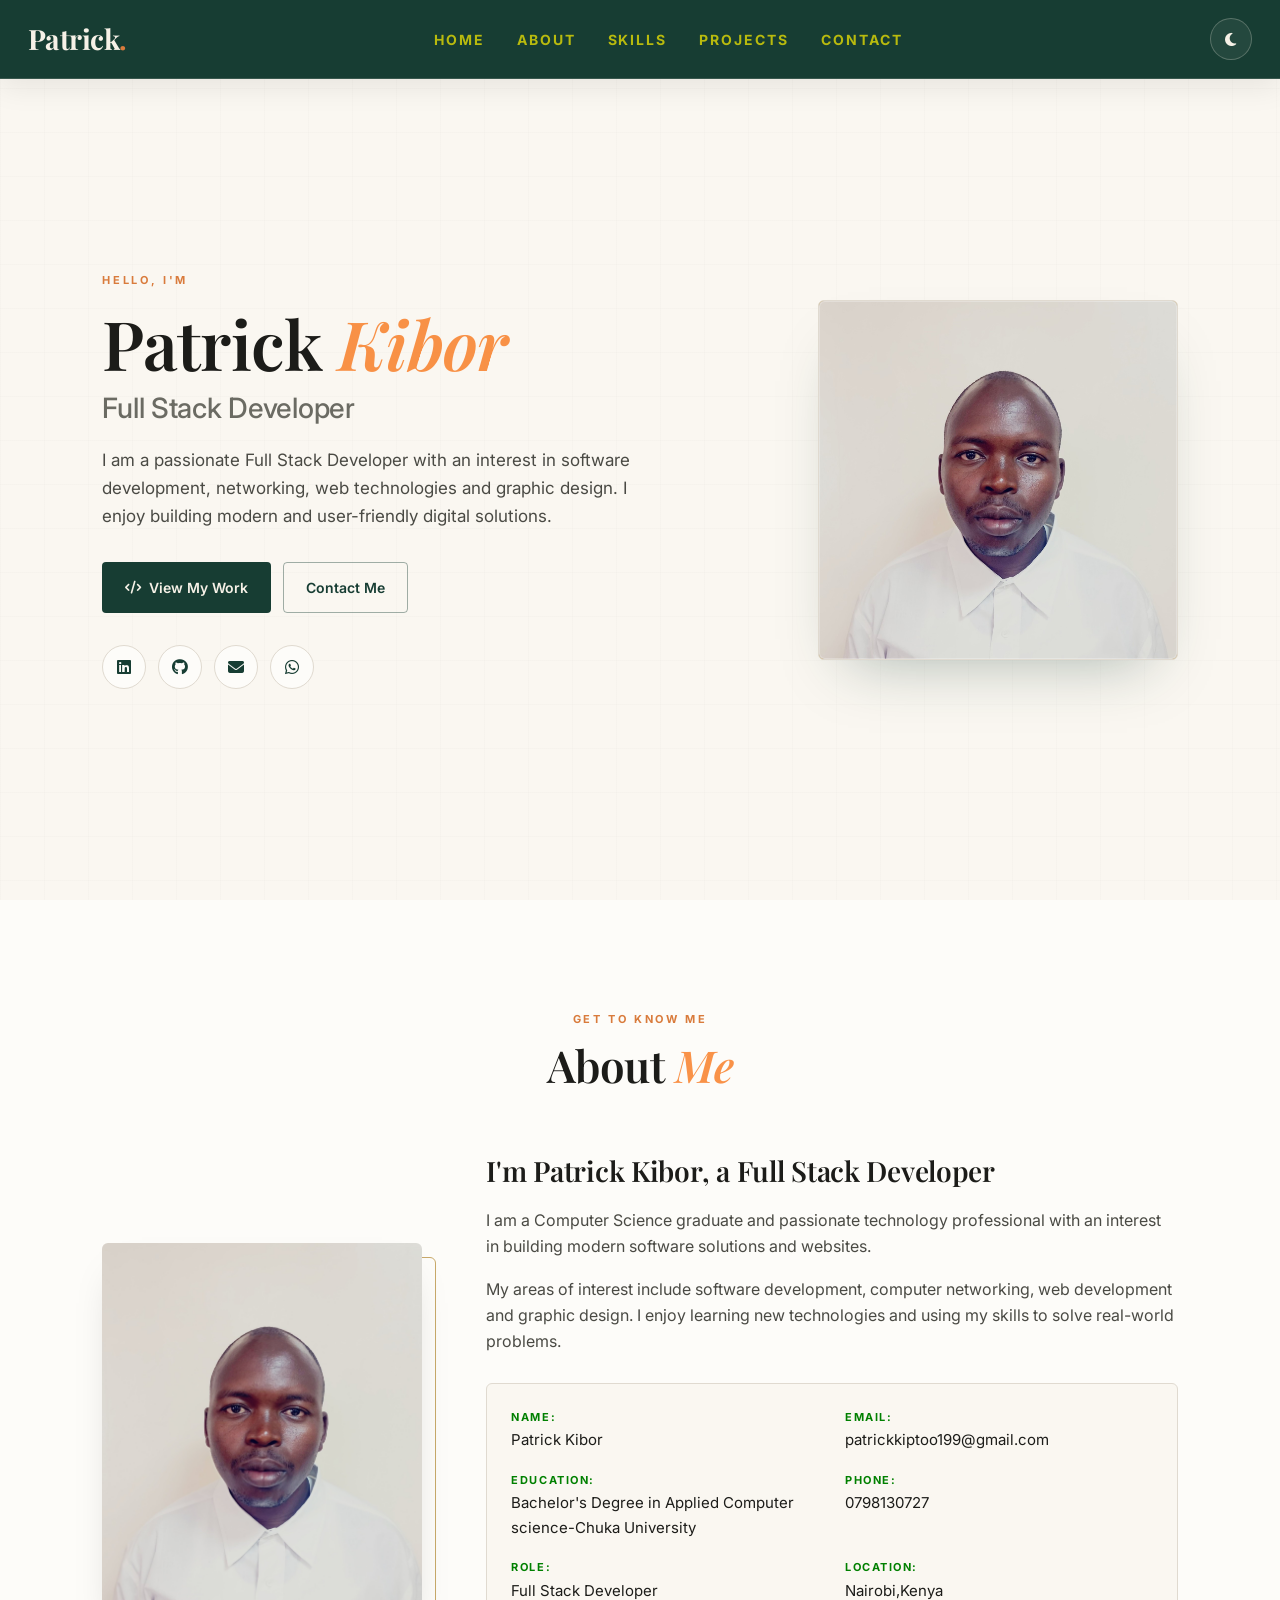
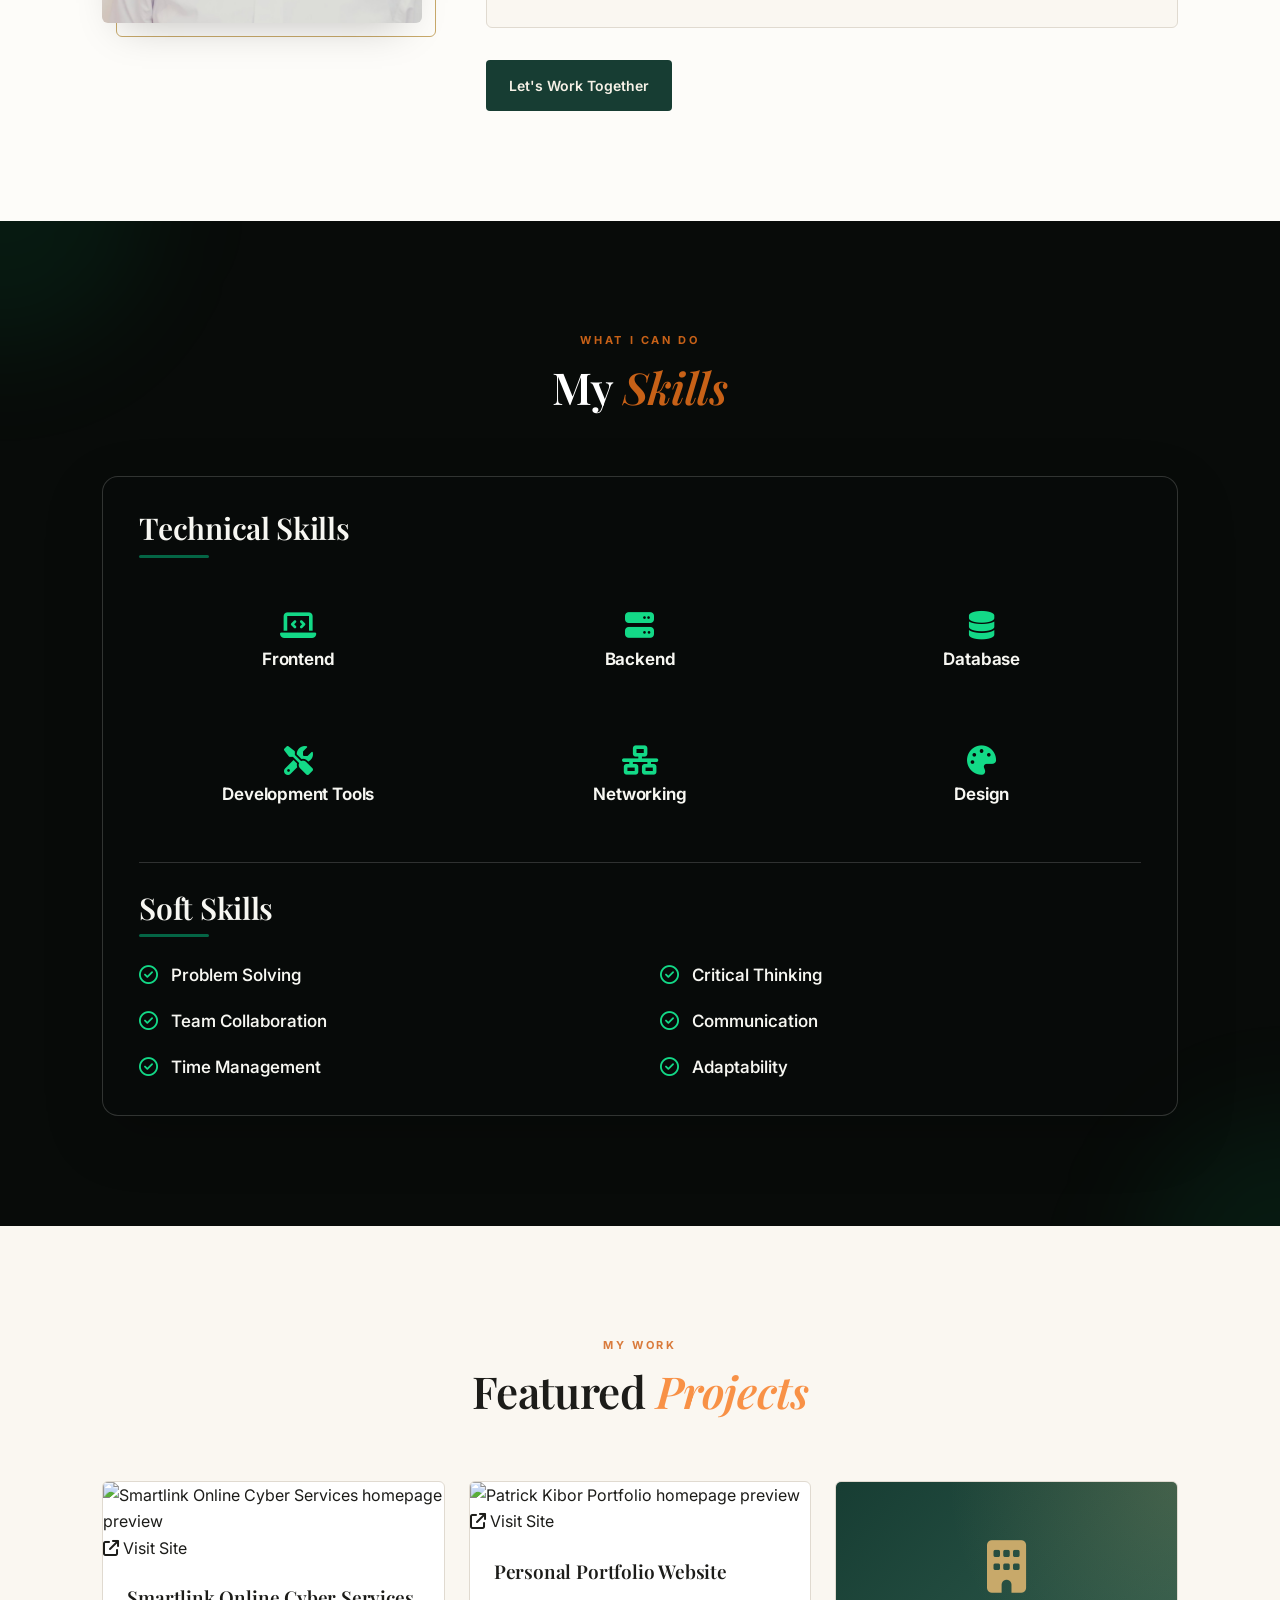
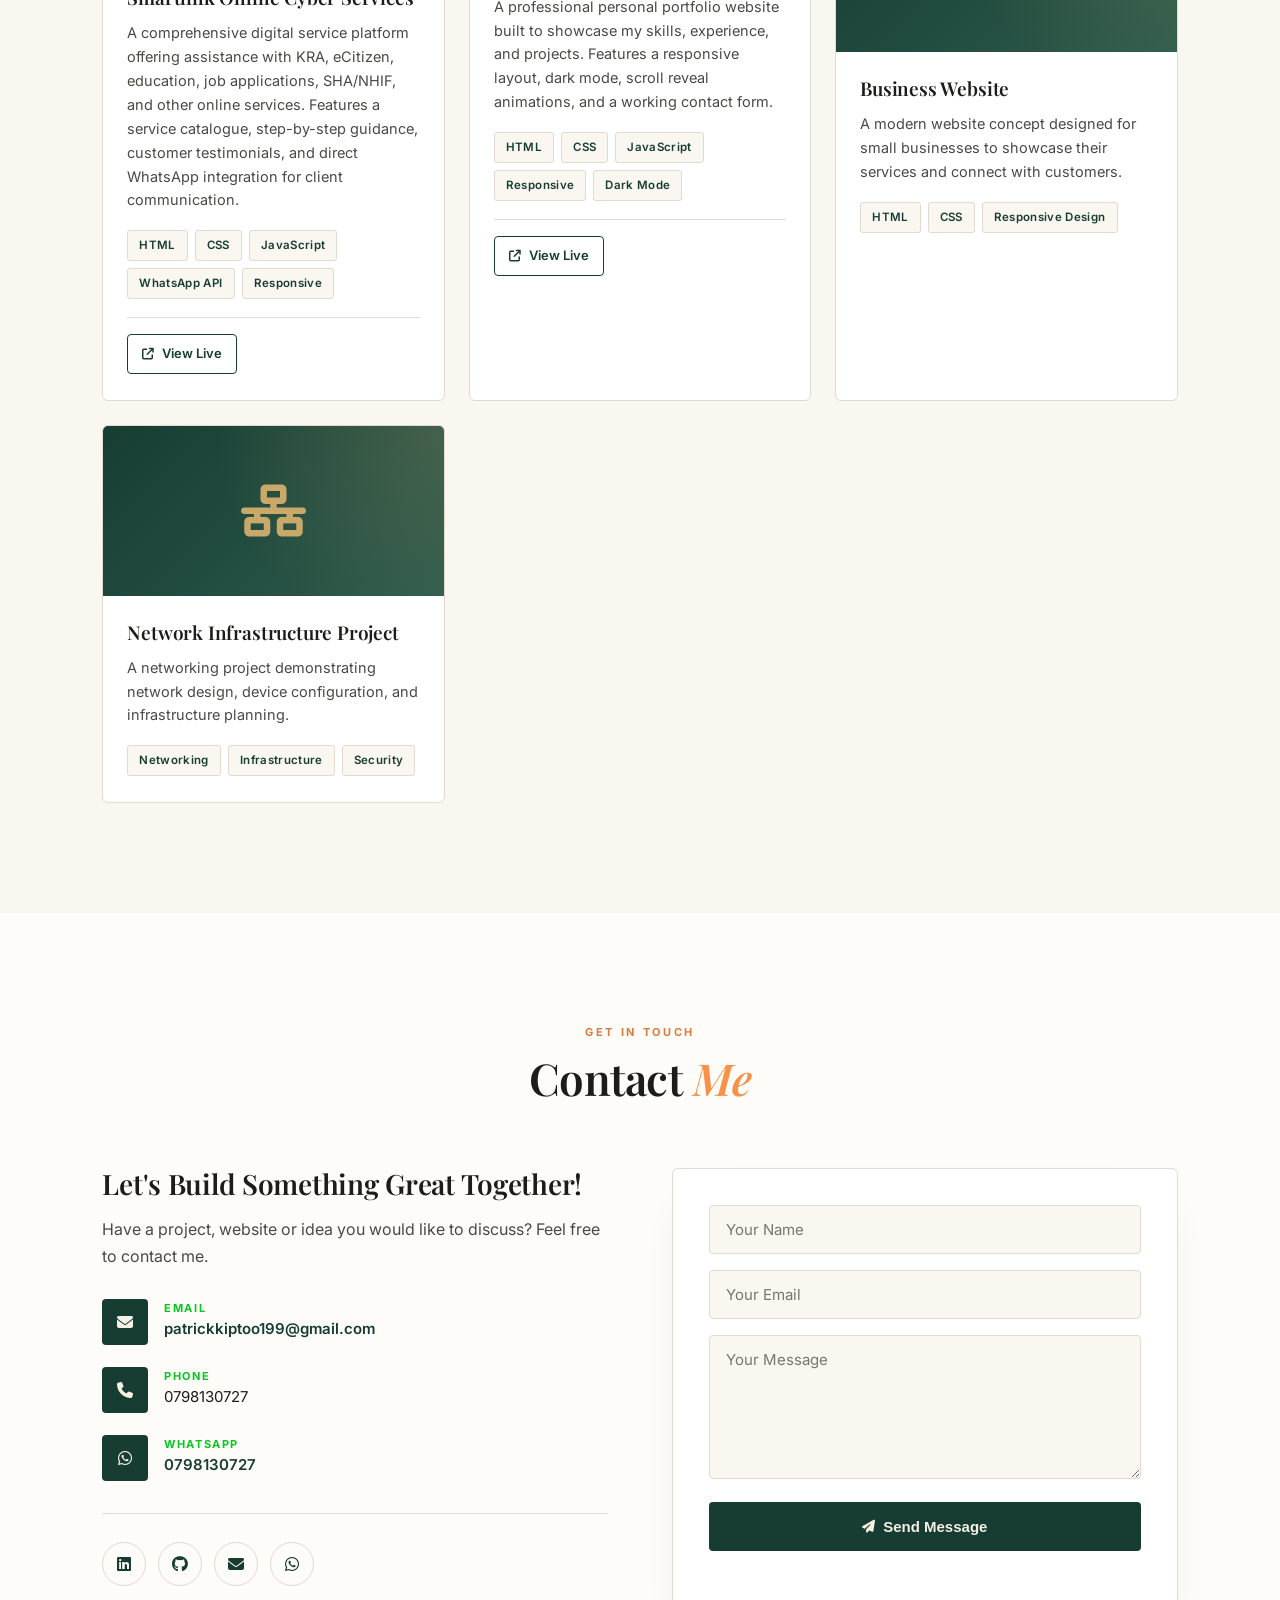
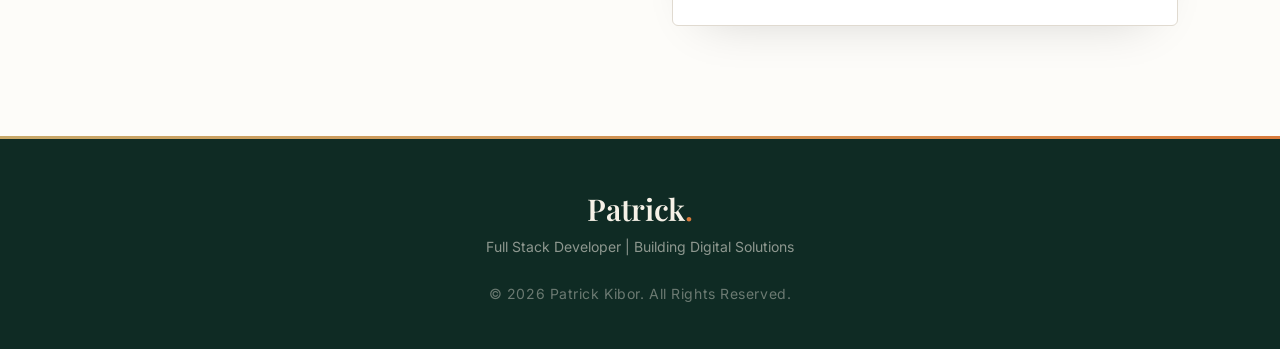
==== commit baf7c5cb: "Update portfolio contact form and email functionality" ====
--- a/index.html
+++ b/index.html
@@ -342,20 +342,29 @@
         <p>GET IN TOUCH</p>
         <h2>Contact <span>Me</span></h2>
       </div>
+
       <div class="contact-container">
+        <!-- Contact Information -->
         <div class="contact-info">
           <h3>Let's Build Something Great Together!</h3>
+
           <p>
             Have a project, website or idea you would like to discuss? Feel free
             to contact me.
           </p>
+
           <div class="contact-item">
             <i class="fa-solid fa-envelope"></i>
             <div>
               <h4>Email</h4>
-              <p>patrickkiptoo199@gmail.com</p>
-            </div>
-          </div>
+              <p>
+                <a href="mailto:patrickkiptoo199@gmail.com">
+                  patrickkiptoo199@gmail.com
+                </a>
+              </p>
+            </div>
+          </div>
+
           <div class="contact-item">
             <i class="fa-solid fa-phone"></i>
             <div>
@@ -363,6 +372,7 @@
               <p>0798130727</p>
             </div>
           </div>
+
           <div class="contact-item">
             <i class="fa-brands fa-whatsapp"></i>
             <div>
@@ -377,45 +387,78 @@
               </p>
             </div>
           </div>
+
+          <!-- Social Links -->
           <div class="social-icons contact-social">
-            <a href="#"><i class="fa-brands fa-linkedin"></i></a
-            ><a href="#"><i class="fa-brands fa-github"></i></a
-            ><a href="mailto:patrickkiptoo199@gmail.com"
-              ><i class="fa-solid fa-envelope"></i></a
-            ><a
+            <a href="#" aria-label="LinkedIn">
+              <i class="fa-brands fa-linkedin"></i>
+            </a>
+
+            <a href="#" aria-label="GitHub">
+              <i class="fa-brands fa-github"></i>
+            </a>
+
+            <a href="mailto:patrickkiptoo199@gmail.com" aria-label="Email">
+              <i class="fa-solid fa-envelope"></i>
+            </a>
+
+            <a
               href="https://wa.me/254798130727"
               target="_blank"
               rel="noopener"
               title="WhatsApp"
-              ><i class="fa-brands fa-whatsapp"></i
-            ></a>
-          </div>
-        </div>
-        <form class="contact-form" id="contactForm">
-          <input type="hidden" name="_captcha" value="false" /><input
+              aria-label="WhatsApp"
+            >
+              <i class="fa-brands fa-whatsapp"></i>
+            </a>
+          </div>
+        </div>
+
+        <!-- Contact Form -->
+        <form
+          class="contact-form"
+          id="contactForm"
+          action="https://formsubmit.co/patrickkiptoo199@gmail.com"
+          method="POST"
+        >
+          <!-- FormSubmit Configuration -->
+          <input type="hidden" name="_captcha" value="false" />
+
+          <input
             type="hidden"
             name="_subject"
             value="New Message from Patrick Kibor Portfolio!"
-          /><input
-            type="text"
-            name="name"
-            placeholder="Your Name"
-            required
-          /><input
-            type="email"
-            name="email"
-            placeholder="Your Email"
-            required
-          /><textarea
+          />
+
+          <input type="hidden" name="_template" value="table" />
+
+          <!-- Name -->
+          <input type="text" name="name" placeholder="Your Name" required />
+
+          <!-- Email -->
+          <input type="email" name="email" placeholder="Your Email" required />
+
+          <!-- Message -->
+          <textarea
             name="message"
             rows="6"
             placeholder="Your Message"
             required
-          ></textarea
-          ><button type="submit" class="btn primary-btn">
-            <i class="fa-solid fa-paper-plane"></i> Send Message
+          ></textarea>
+
+          <!-- Submit Button -->
+          <button type="submit" class="btn primary-btn" id="submitBtn">
+            <i class="fa-solid fa-paper-plane"></i>
+            <span>Send Message</span>
           </button>
-          <p id="formMessage" class="form-message" aria-live="polite"></p>
+
+          <!-- Feedback Message -->
+          <p
+            id="formMessage"
+            class="form-message"
+            aria-live="polite"
+            role="status"
+          ></p>
         </form>
       </div>
     </section>
--- a/style.css
+++ b/style.css
@@ -772,6 +772,7 @@
 /* ============================================
    CONTACT
    ============================================ */
+
 .contact {
   background: var(--snow);
 }
@@ -843,6 +844,10 @@
   padding-top: 28px;
   border-top: 1px solid var(--border);
 }
+
+/* ============================================
+   CONTACT FORM - ORIGINAL STYLING
+   ============================================ */
 
 .contact-form {
   background: var(--card);
@@ -886,16 +891,62 @@
   padding: 15px;
 }
 
+/* ============================================
+   CONTACT FORM - SENDING ANIMATION
+   NEW: Added for the Sending... state
+   ============================================ */
+
+.contact-form button:disabled {
+  opacity: 0.65;
+  cursor: not-allowed;
+  transform: none;
+}
+
+.contact-form button .fa-spinner {
+  animation: contactSpin 1s linear infinite;
+}
+
+@keyframes contactSpin {
+  from {
+    transform: rotate(0deg);
+  }
+
+  to {
+    transform: rotate(360deg);
+  }
+}
+
+/* ============================================
+   CONTACT FORM - SUCCESS AND ERROR MESSAGES
+   NEW: Added for submission feedback
+   ============================================ */
+
 #formMessage {
   margin-top: 16px;
   text-align: center;
   font-size: 14px;
   min-height: 22px;
+  line-height: 1.6;
+}
+
+.form-message {
+  font-weight: 600;
+}
+
+/* NEW: Successful submission message */
+.form-message.success {
+  color: #1d7a4d;
+}
+
+/* NEW: Failed submission message */
+.form-message.error {
+  color: #d62828;
 }
 
 /* ============================================
    FOOTER
    ============================================ */
+
 footer {
   background: var(--forest-dark);
   color: var(--cream);
@@ -938,6 +989,7 @@
 /* ============================================
    REVEAL ANIMATION
    ============================================ */
+
 .reveal {
   opacity: 0;
   transform: translateY(36px);
@@ -949,21 +1001,6 @@
 .reveal.active {
   opacity: 1;
   transform: translateY(0);
-}
-
-/* ============================================
-   FORM MESSAGE STATES
-   ============================================ */
-.form-message {
-  margin-top: 15px;
-  font-weight: 600;
-  min-height: 24px;
-  text-align: center;
-  font-size: 14px;
-}
-
-.form-message.success {
-  color: #1d7a4d;
 }
 
 /* ============================================
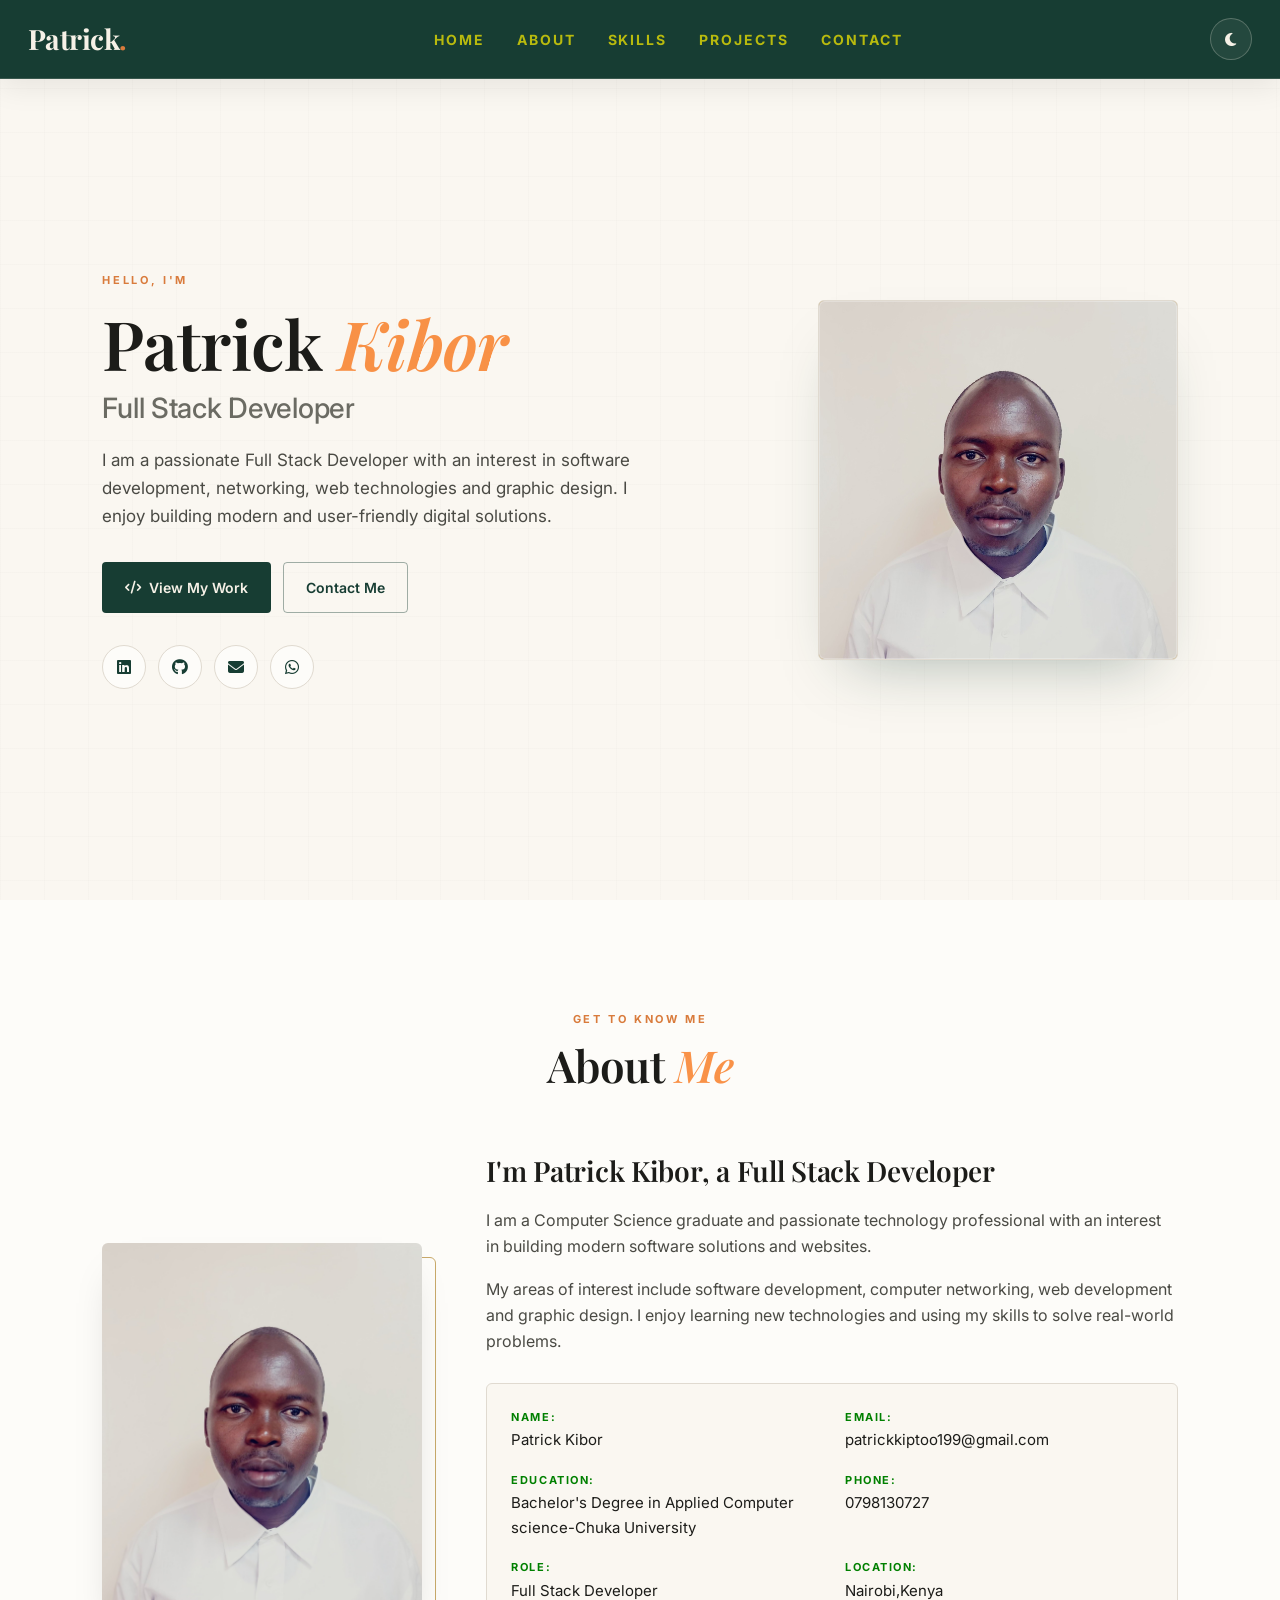
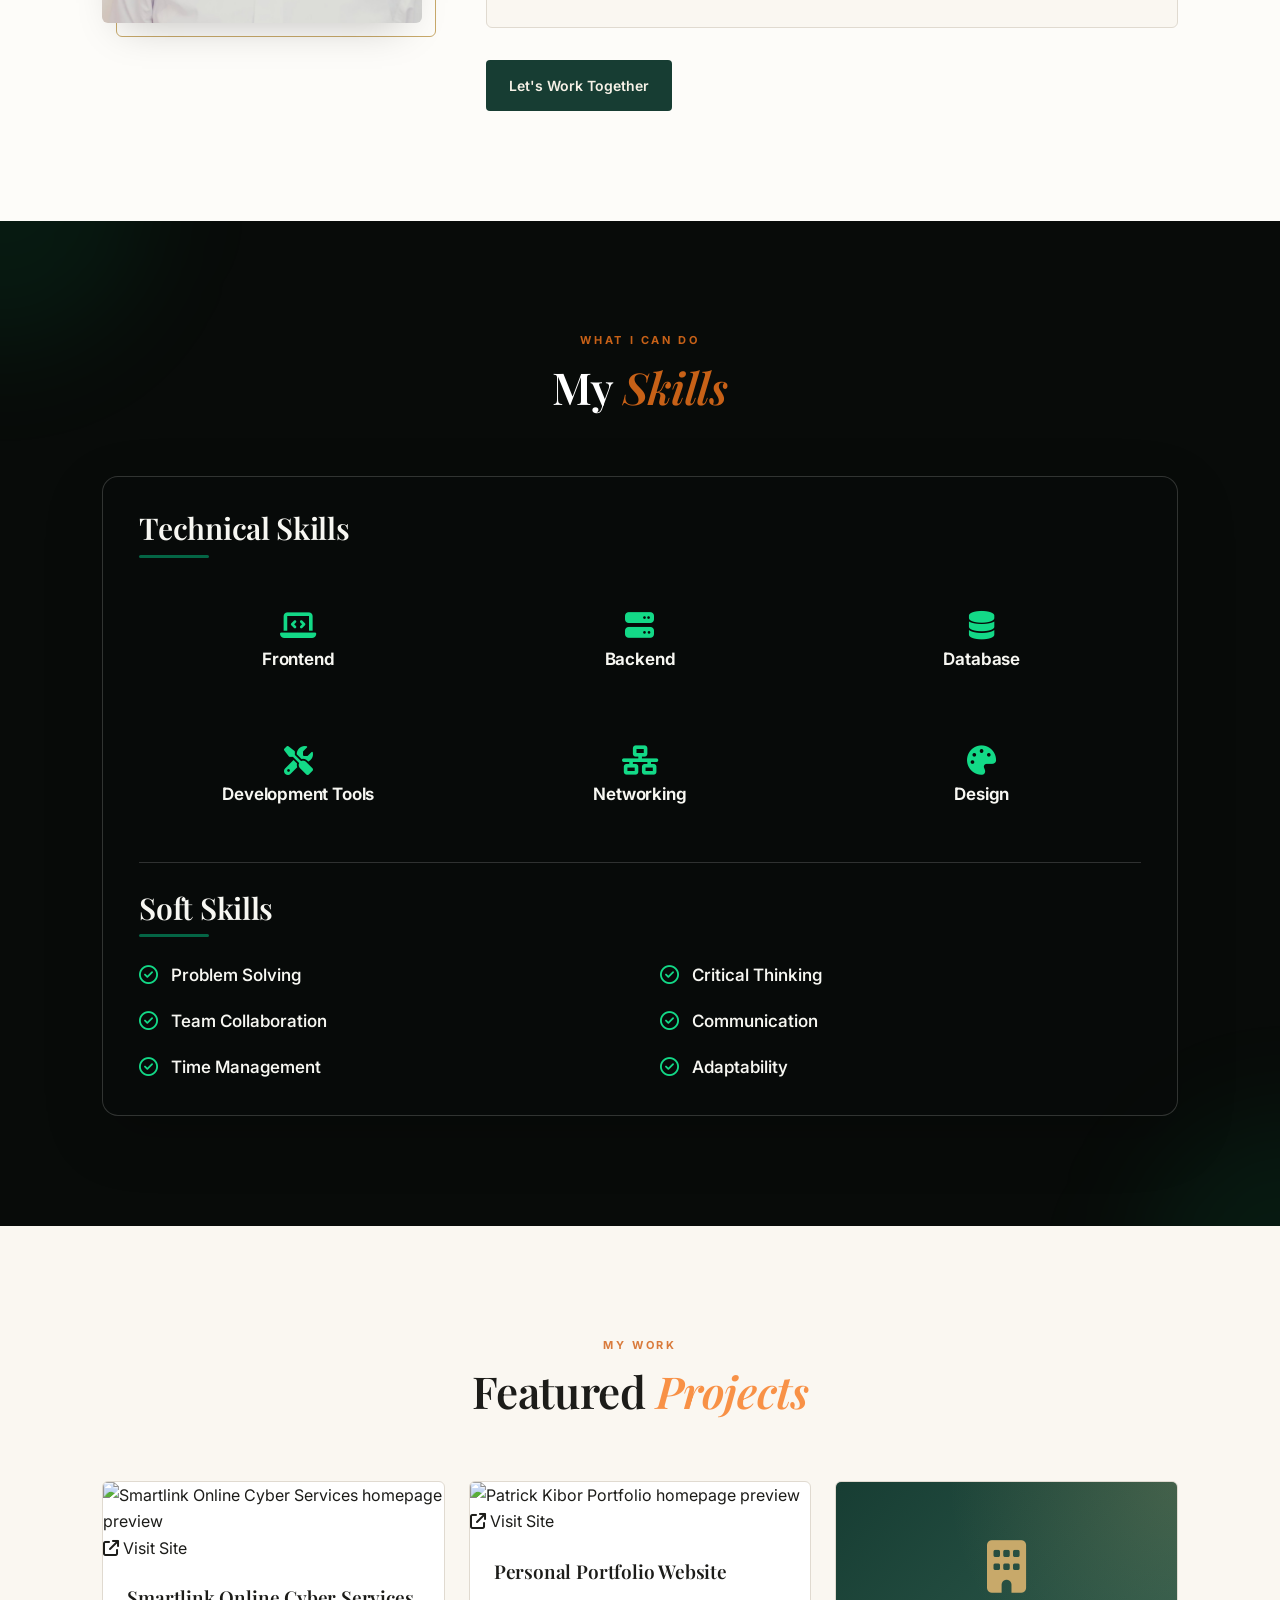
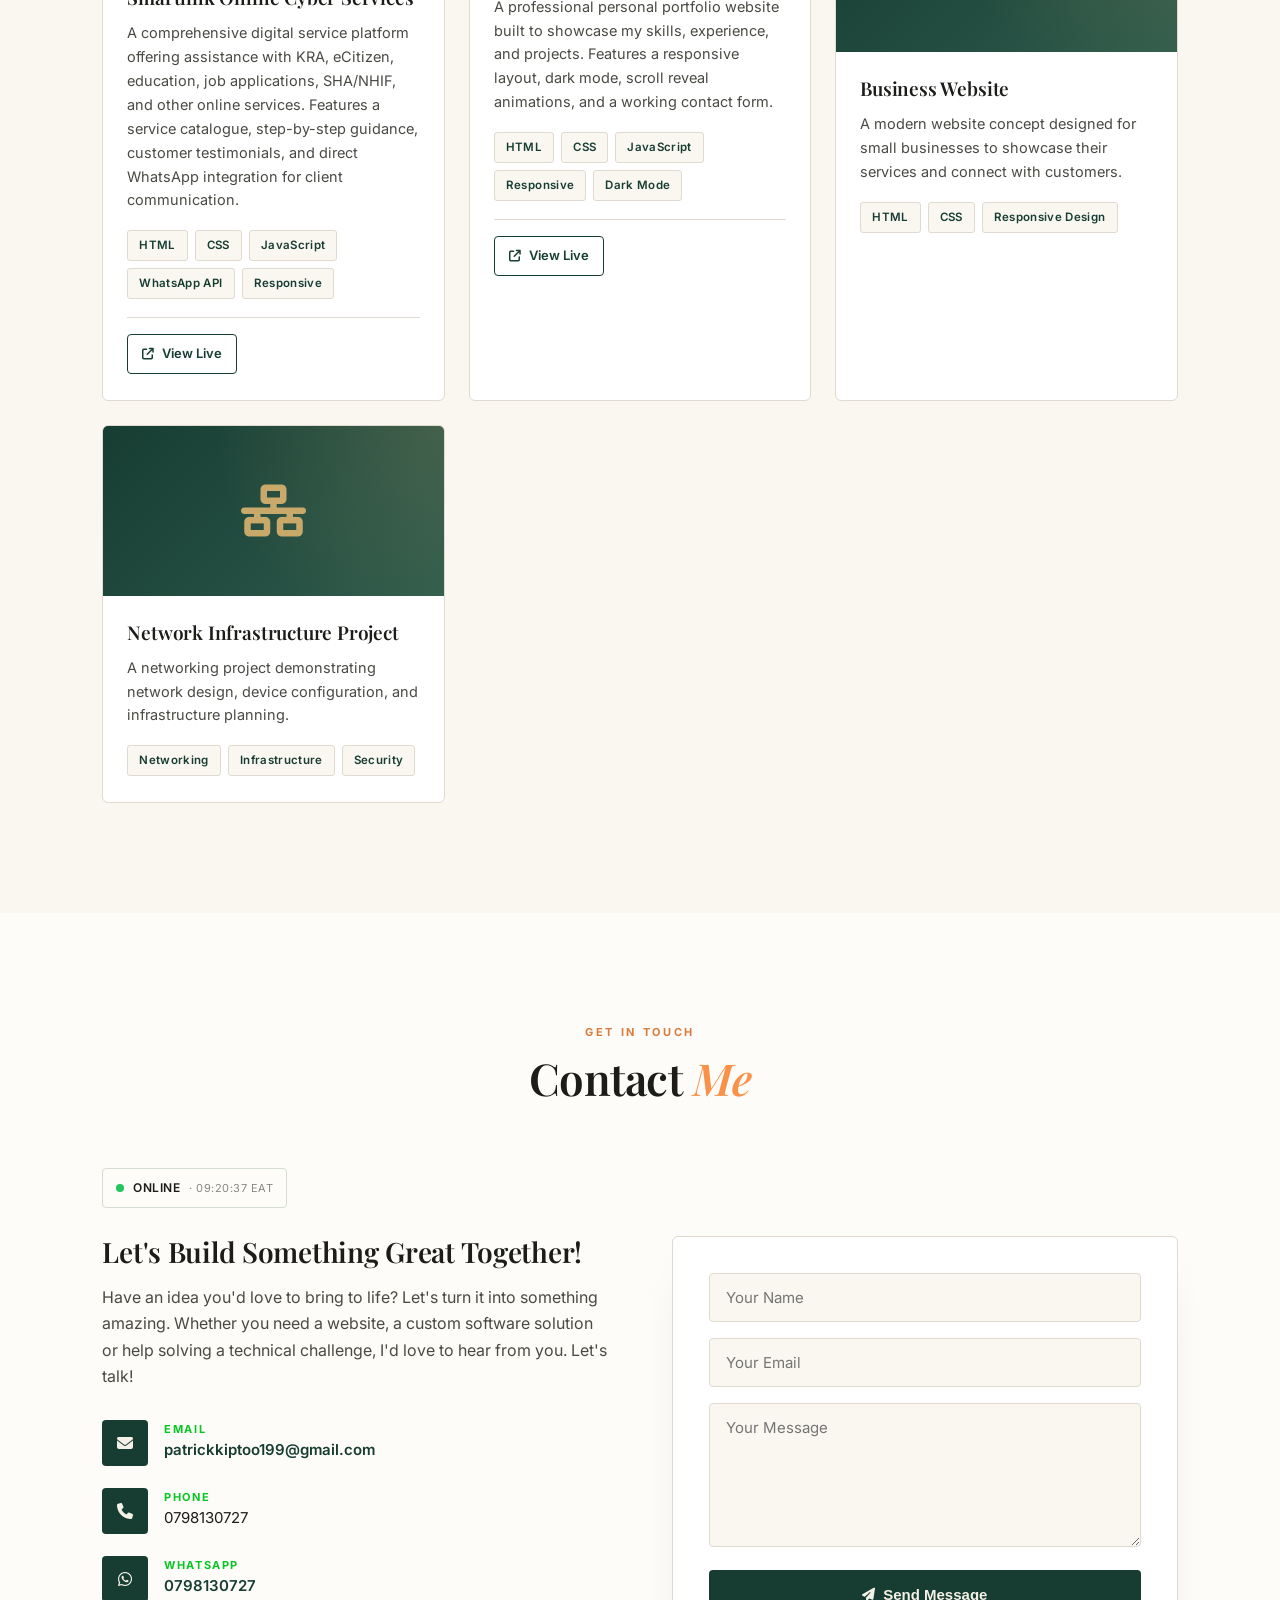
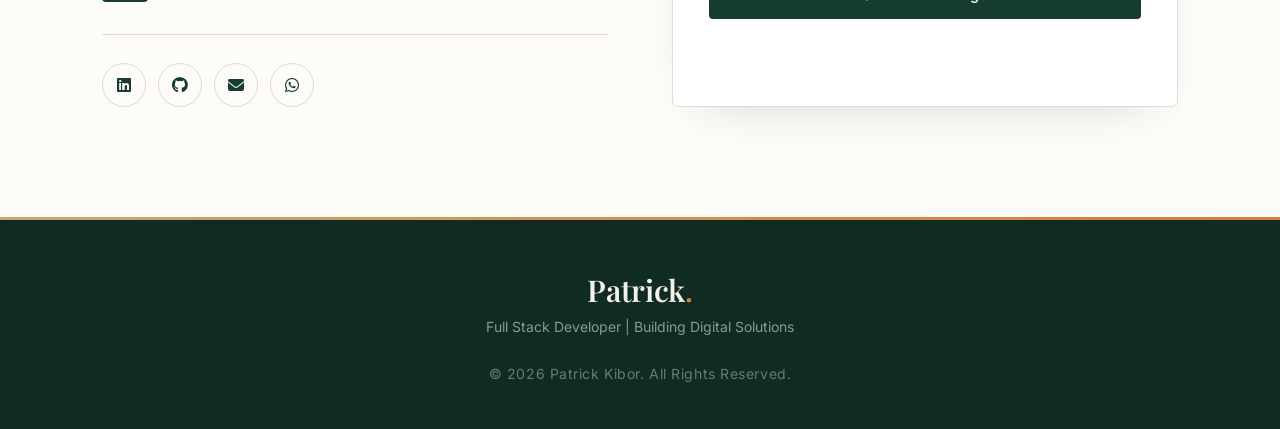
==== commit 1e02c769: "Update portfolio contact section and availability status" ====
--- a/index.html
+++ b/index.html
@@ -342,6 +342,14 @@
         <p>GET IN TOUCH</p>
         <h2>Contact <span>Me</span></h2>
       </div>
+      <!-- REAL-TIME AVAILABILITY STATUS -->
+      <div class="availability-status">
+        <span id="availabilityDot" class="availability-dot"></span>
+
+        <span id="availabilityText">CHECKING...</span>
+
+        <span class="availability-time" id="availabilityTime"> --:-- EAT </span>
+      </div>
 
       <div class="contact-container">
         <!-- Contact Information -->
@@ -349,8 +357,10 @@
           <h3>Let's Build Something Great Together!</h3>
 
           <p>
-            Have a project, website or idea you would like to discuss? Feel free
-            to contact me.
+            Have an idea you'd love to bring to life? Let's turn it into
+            something amazing. Whether you need a website, a custom software
+            solution or help solving a technical challenge, I'd love to hear
+            from you. Let's talk!
           </p>
 
           <div class="contact-item">
--- a/style.css
+++ b/style.css
@@ -1359,3 +1359,73 @@
   position: relative;
   z-index: 1;
 }
+
+/* ============================================
+   REAL-TIME ONLINE / OFFLINE STATUS
+============================================ */
+
+.availability-status {
+  display: inline-flex;
+  align-items: center;
+  gap: 9px;
+  padding: 9px 13px;
+  margin-bottom: 28px;
+  border: 1px solid var(--border-color, #d5ddd2);
+  border-radius: 4px;
+  font-size: 12px;
+  font-weight: 600;
+  letter-spacing: 0.5px;
+}
+
+.availability-dot {
+  width: 8px;
+  height: 8px;
+  min-width: 8px;
+  border-radius: 50%;
+  background: #9ca3af;
+  transition: background 0.3s ease;
+}
+
+/* ONLINE GREEN DOT ANIMATION */
+.availability-dot.online {
+  background: #22c55e;
+  animation: availabilityPulse 1.5s ease-out infinite;
+}
+
+/* OFFLINE GREY DOT */
+.availability-dot.offline {
+  background: #9ca3af;
+  animation: none;
+}
+
+/* PULSING ANIMATION */
+@keyframes availabilityPulse {
+  0% {
+    box-shadow: 0 0 0 0 rgba(34, 197, 94, 0.65);
+    transform: scale(1);
+  }
+
+  70% {
+    box-shadow: 0 0 0 7px rgba(34, 197, 94, 0);
+    transform: scale(1.1);
+  }
+
+  100% {
+    box-shadow: 0 0 0 0 rgba(34, 197, 94, 0);
+    transform: scale(1);
+  }
+}
+
+/* LIVE KENYAN CLOCK */
+.availability-time {
+  color: #888;
+  font-size: 11px;
+  font-weight: 400;
+}
+
+/* ACCESSIBILITY */
+@media (prefers-reduced-motion: reduce) {
+  .availability-dot.online {
+    animation: none;
+  }
+}
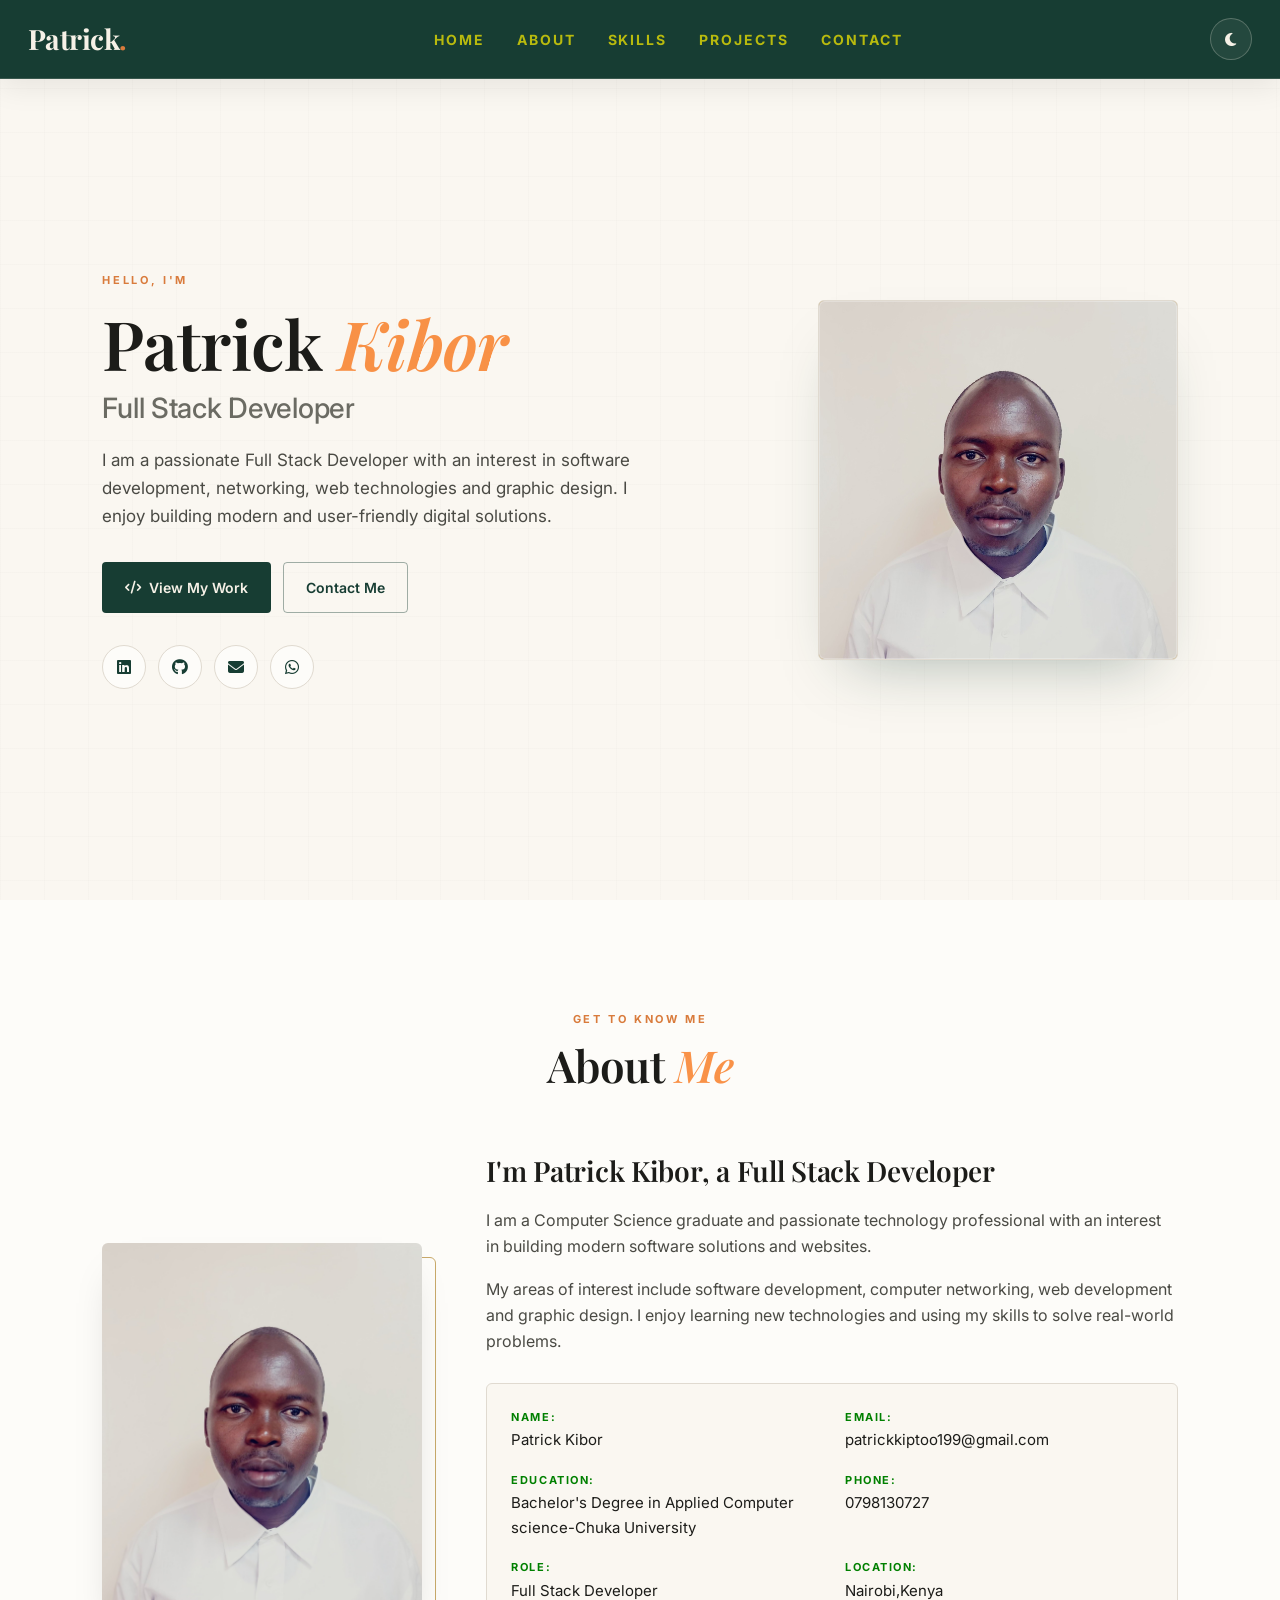
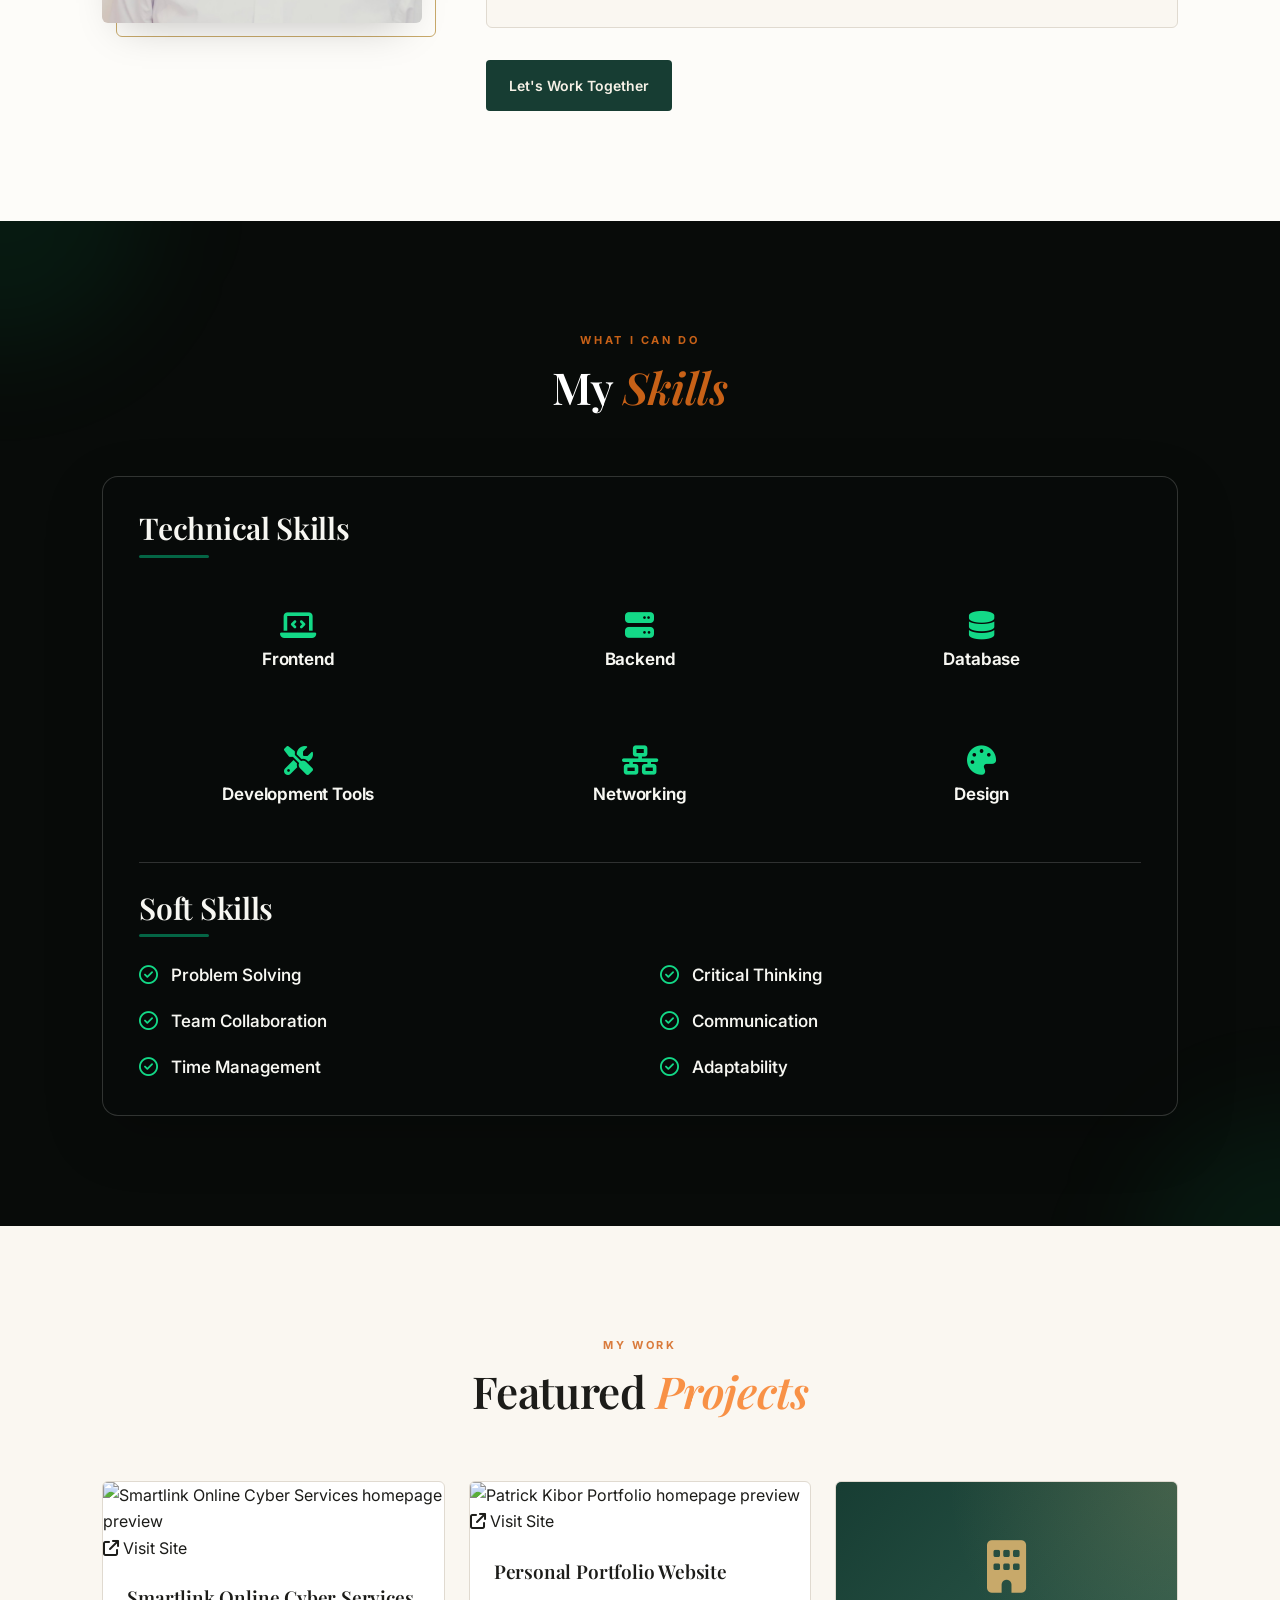
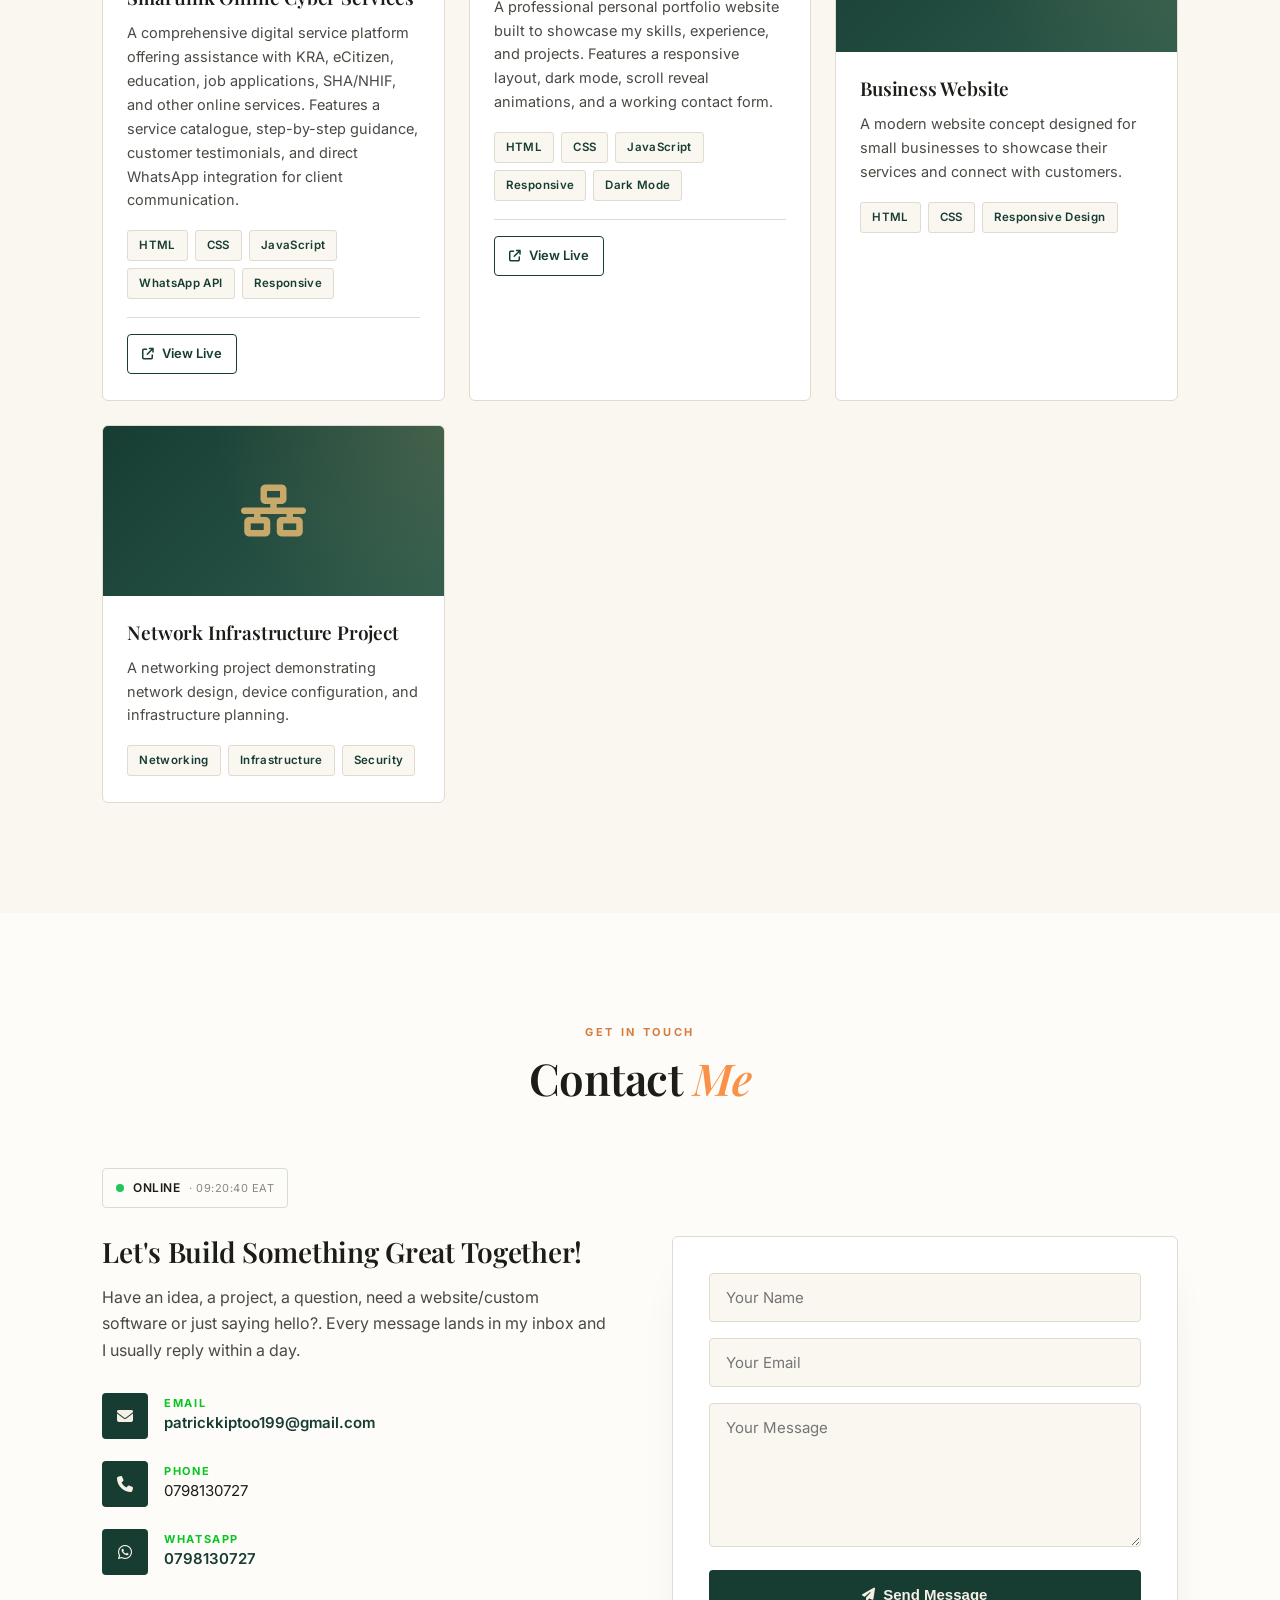
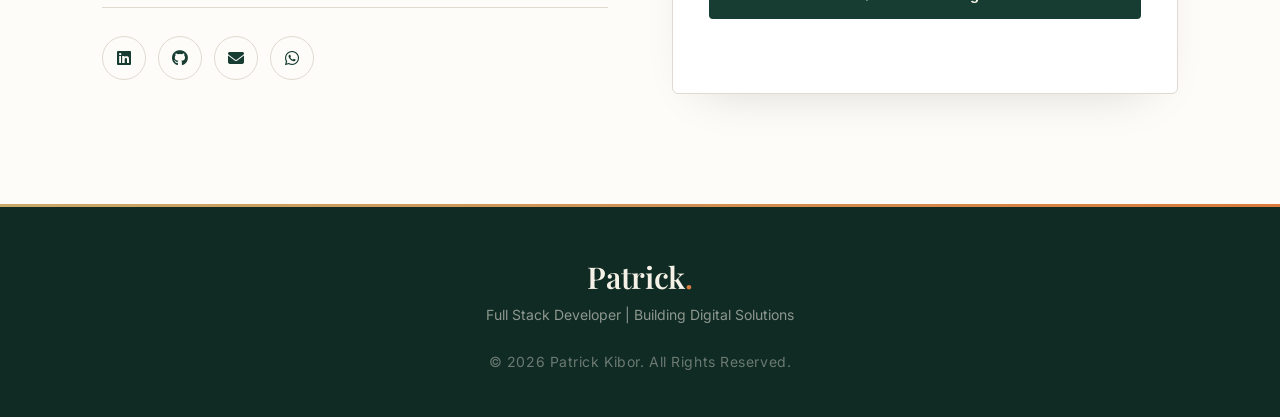
==== commit b6ebd7eb: "Update portfolio contact message and availability" ====
--- a/index.html
+++ b/index.html
@@ -357,10 +357,9 @@
           <h3>Let's Build Something Great Together!</h3>
 
           <p>
-            Have an idea you'd love to bring to life? Let's turn it into
-            something amazing. Whether you need a website, a custom software
-            solution or help solving a technical challenge, I'd love to hear
-            from you. Let's talk!
+            Have an idea, a project, a question, need a website/custom software
+            or just saying hello?. Every message lands in my inbox and I usually
+            reply within a day.
           </p>
 
           <div class="contact-item">
